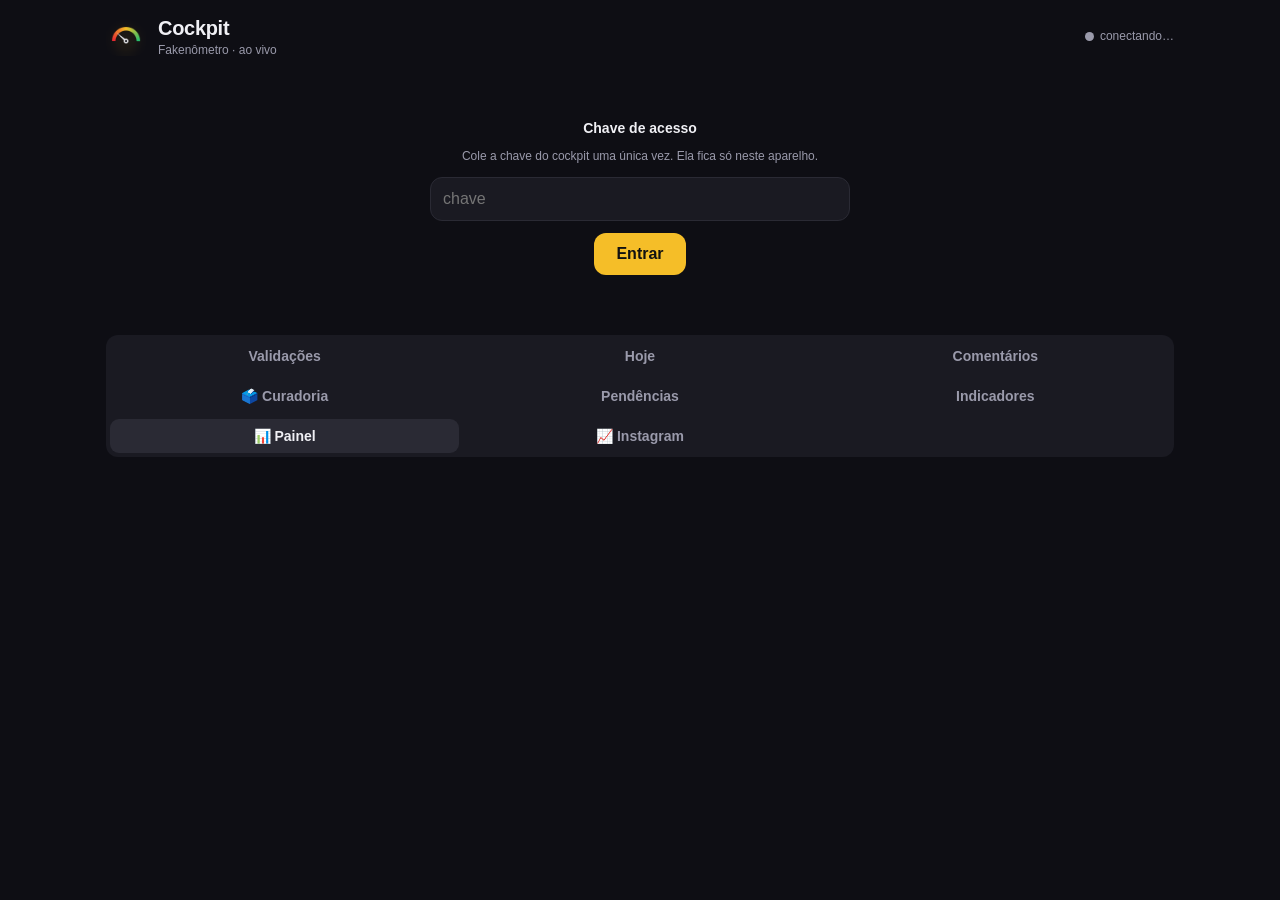
==== cockpit/index.html @ 1da7f61c "Cockpit: nova ordem dos botoes, Hoje, abas Pautas e Biblioteca em Curadoria (Roberta, 23/11)" ====
<!doctype html>
<html lang="pt-BR">
<head>
<meta charset="utf-8">
<meta name="viewport" content="width=device-width,initial-scale=1,viewport-fit=cover">
<title>Cockpit</title>
<meta name="robots" content="noindex">
<meta name="theme-color" content="#0e0e14">
<meta name="apple-mobile-web-app-capable" content="yes">
<meta name="mobile-web-app-capable" content="yes">
<meta name="apple-mobile-web-app-status-bar-style" content="black-translucent">
<meta name="apple-mobile-web-app-title" content="Cockpit">
<link rel="manifest" href="manifest.webmanifest">
<link rel="apple-touch-icon" href="apple-touch-icon.png">
<link rel="icon" type="image/png" href="favicon-32.png">
<style>
:root{--fundo:#0e0e14;--cartao:#1a1a22;--linha:#2a2a34;--texto:#f0f0f5;--apagado:#9a9aab;
--verde:#28be6e;--amarelo:#f5be28;--vermelho:#e62832;--azul:#3d9bff}
*{box-sizing:border-box}
html,body{margin:0;background:var(--fundo);color:var(--texto);
font:15px/1.4 -apple-system,BlinkMacSystemFont,"Segoe UI",Roboto,sans-serif;-webkit-font-smoothing:antialiased}
main{max-width:1100px;margin:0 auto;padding:calc(14px + env(safe-area-inset-top)) 16px calc(24px + env(safe-area-inset-bottom))}
header{display:flex;align-items:center;gap:12px;margin-bottom:14px}
header img{width:40px;height:40px;border-radius:10px}
header h1{font-size:20px;margin:0;font-weight:800;letter-spacing:-.3px}
header small{display:block;color:var(--apagado);font-size:12px;font-weight:500}
.vivo{margin-left:auto;display:flex;align-items:center;gap:6px;font-size:12px;color:var(--apagado);white-space:nowrap}
.ponto{width:9px;height:9px;border-radius:50%;background:var(--apagado)}
.ponto.ok{background:var(--verde);box-shadow:0 0 0 0 rgba(40,190,110,.6);animation:pulso 2s infinite}
.ponto.erro{background:var(--vermelho)}
@keyframes pulso{70%{box-shadow:0 0 0 8px rgba(40,190,110,0)}100%{box-shadow:0 0 0 0 rgba(40,190,110,0)}}
.grade{display:grid;gap:10px;grid-template-columns:repeat(4,1fr)}
@media (max-width:760px){.grade{grid-template-columns:repeat(2,1fr)}}
.cartao{background:var(--cartao);border-radius:16px;padding:14px 16px;min-width:0;overflow-wrap:anywhere}
.rotulo{color:var(--apagado);font-size:12px;text-transform:uppercase;letter-spacing:.4px}
.numero{font-size:clamp(22px,7.5vw,32px);white-space:nowrap;font-weight:800;letter-spacing:-.5px;margin-top:2px;font-variant-numeric:tabular-nums}
.sub{color:var(--apagado);font-size:12px;margin-top:2px}
.duas{display:grid;gap:10px;grid-template-columns:1.4fr 1fr;margin-top:10px}
@media (max-width:760px){.duas{grid-template-columns:1fr}}
h2{font-size:14px;margin:0 0 10px;font-weight:700}
.barra{height:10px;border-radius:6px;background:var(--linha);overflow:hidden;margin-top:8px}
.barra i{display:block;height:100%;background:var(--verde);border-radius:6px;transition:width .5s}
ul.feed{list-style:none;margin:0;padding:0}
ul.feed li{display:grid;grid-template-columns:44px 1fr auto;gap:10px;align-items:start;padding:9px 0;border-top:1px solid var(--linha)}
ul.feed li:first-child{border-top:0}
.hora{color:var(--apagado);font-size:12px;font-variant-numeric:tabular-nums;padding-top:2px}
.titulo{font-size:14px;overflow-wrap:anywhere}
.meta{color:var(--apagado);font-size:12px;margin-top:2px}
.chip{display:inline-block;font-size:11px;font-weight:700;padding:2px 8px;border-radius:20px;white-space:nowrap}
.novo{animation:entra .8s ease}
@keyframes entra{from{background:rgba(245,190,40,.18)}to{background:transparent}}
ol.top{margin:0;padding-left:20px}ol.top li{margin:6px 0;font-size:14px;overflow-wrap:anywhere}
.dias{display:flex;align-items:flex-end;gap:4px;height:90px;margin-top:6px}
.dia{flex:1;display:flex;flex-direction:column-reverse;min-width:0}
.dia i{display:block;width:100%}
.legenda{display:flex;gap:12px;font-size:12px;color:var(--apagado);margin-top:8px}
.legenda b{display:inline-block;width:10px;height:10px;border-radius:3px;margin-right:4px;vertical-align:-1px}
.linha-dias{display:flex;gap:4px;font-size:10px;color:var(--apagado);margin-top:4px}
.linha-dias span{flex:1;text-align:center}
.vazio{color:var(--apagado);font-size:14px;padding:6px 0}
#chave{display:none;max-width:420px;margin:60px auto;text-align:center}
#chave input{width:100%;padding:12px;border-radius:12px;border:1px solid var(--linha);background:var(--cartao);color:var(--texto);font-size:16px;margin:12px 0}
#chave button{padding:12px 22px;border-radius:12px;border:0;background:var(--amarelo);color:#111;font-weight:800;font-size:16px}
a{color:var(--azul)}
nav.abas{display:grid;grid-template-columns:repeat(3,1fr);gap:6px;background:var(--cartao);border-radius:12px;padding:4px;margin-bottom:12px}
nav.abas button{flex:1;border:0;background:transparent;color:var(--apagado);font-weight:700;font-size:14px;padding:9px;border-radius:9px}
.cartao.pd{margin-bottom:10px}.pd h2{font-size:14px;letter-spacing:.3px;margin:0 0 8px}.pd-item{display:flex;gap:10px;align-items:flex-start;padding:9px 0;border-top:1px solid var(--linha)}
.pd-item button{flex:none;width:24px;height:24px;border-radius:7px;border:2px solid var(--apagado);background:transparent;color:var(--texto);padding:0;font-weight:800;line-height:1}
.pd-com{margin-top:6px;padding:6px 10px;border-radius:8px;background:var(--linha);font-size:14px}.pd-com small{color:var(--apagado)}.pd-mais{display:flex;gap:14px;margin-top:6px}.pd-item .pd-mais button{width:auto;height:auto;border:0;border-radius:0;color:var(--apagado);font-size:13px;font-weight:600;text-decoration:underline}
.pd-feita{color:var(--apagado);text-decoration:line-through}.pd-add{display:flex;gap:8px;margin-top:10px}.pd-add input{flex:1;min-width:0;border:1px solid var(--linha);border-radius:10px;background:transparent;color:var(--texto);padding:10px;font-size:16px}
.pd-add button,.pd-novo{border:0;border-radius:10px;background:var(--amarelo);color:#111;font-weight:800;padding:10px 14px}.pd details{margin-top:8px;color:var(--apagado);font-size:13px}
@media (max-width:520px){nav.abas{gap:2px}nav.abas button{font-size:12px;padding:9px 2px;min-width:0}}
nav.abas button.ativa{background:var(--linha);color:var(--texto)}
.ind-grade{display:grid;grid-template-columns:repeat(auto-fit,minmax(150px,1fr));gap:10px;margin-bottom:12px}
.ind-num{font-size:26px;font-weight:800;font-variant-numeric:tabular-nums;margin-top:4px}
.ind-tab{overflow-x:auto;margin-bottom:12px}.ind-tab table{border-collapse:collapse;width:100%;font-size:13px;font-variant-numeric:tabular-nums}
.ind-tab th,.ind-tab td{padding:6px 8px;border-top:1px solid var(--linha);text-align:right;white-space:nowrap}.ind-tab th{color:var(--apagado);font-weight:600;font-size:11px;text-transform:uppercase;letter-spacing:.3px}
.ind-tab td:first-child,.ind-tab th:first-child{text-align:left}.ind-h{font-weight:800;margin:6px 0 8px}
.ind-alerta{color:var(--amarelo)}.ind-ruim{color:var(--vermelho)}
.filtros{display:flex;gap:6px;margin-bottom:10px;flex-wrap:wrap}
.filtros button{border:1px solid var(--linha);background:transparent;color:var(--apagado);border-radius:20px;padding:6px 12px;font-size:13px;font-weight:600}
.filtros button.ativa{background:var(--amarelo);border-color:var(--amarelo);color:#111}
.cand{background:var(--cartao);border-radius:16px;padding:12px 14px;margin-bottom:10px}
.cand .cab{display:flex;gap:10px;align-items:flex-start;cursor:pointer}
.cand .cab .titulo{flex:1}
.cand .corpo{margin-top:12px}
.fotos{display:flex;gap:8px;overflow-x:auto;padding-bottom:4px}
.fotos img{height:260px;border-radius:10px;background:var(--linha);flex:none}
.fotos .n{position:relative}
.fotos .n span{position:absolute;bottom:8px;left:8px;background:rgba(0,0,0,.7);color:#fff;font-size:11px;font-weight:800;border-radius:8px;padding:2px 7px}
.acoes{display:grid;grid-template-columns:1fr 1fr;gap:8px;margin-top:10px}
.acoes button,.acoes a{border:0;border-radius:12px;padding:12px 8px;font-size:14px;font-weight:800;text-align:center;text-decoration:none}
.b-salvar{background:var(--amarelo);color:#111}.b-copiar{background:var(--azul);color:#fff}
.b-insta{background:linear-gradient(45deg,#f58529,#dd2a7b,#8134af);color:#fff}
.b-feito{background:var(--verde);color:#08130c}.b-desc{background:var(--linha);color:var(--texto)}
pre.leg{white-space:pre-wrap;font:13px/1.45 -apple-system,sans-serif;background:var(--fundo);border-radius:10px;padding:10px;margin:10px 0 0;max-height:220px;overflow:auto}
.aviso{font-size:12px;color:var(--apagado);margin-top:8px}
.toast{position:fixed;left:50%;bottom:calc(24px + env(safe-area-inset-bottom));transform:translateX(-50%);background:#fff;color:#111;font-weight:700;padding:10px 16px;border-radius:24px;box-shadow:0 6px 24px rgba(0,0,0,.4);z-index:9;display:none}
</style>
</head>
<body>
<main>
<header>
  <img src="icone-192.png" alt="">
  <div><h1>Cockpit</h1><small>Fakenômetro · ao vivo</small></div>
  <div class="vivo"><span class="ponto" id="ponto"></span><span id="estado">conectando…</span></div>
</header>

<section id="chave">
  <h2>Chave de acesso</h2>
  <div class="sub">Cole a chave do cockpit uma única vez. Ela fica só neste aparelho.</div>
  <input id="campo" type="password" autocomplete="off" placeholder="chave">
  <button onclick="salvarChave()">Entrar</button>
</section>

<nav class="abas" id="abas" hidden><button onclick="aba('val')" id="t-val">Validações<span id="val-n"></span></button><button onclick="aba('resp')" id="t-resp">Hoje</button><button onclick="aba('com')" id="t-com">Comentários<span id="com-n"></span></button><button onclick="aba('cur')" id="t-cur">🗳️ Curadoria</button><button onclick="aba('pend')" id="t-pend">Pendências</button><button onclick="aba('ind')" id="t-ind">Indicadores</button><button class="ativa" onclick="aba('painel')" id="t-painel">📊 Painel</button><button onclick="aba('ig')" id="t-ig">📈 Instagram</button></nav>
<div id="com-view" hidden><div id="com"><div class="vazio">Carregando…</div></div></div>
<div id="resp-view" hidden><div class="cartao" style="margin-bottom:12px"><div style="font-weight:800">Hoje</div><div class="sub">O que chegou e o que o robô respondeu no dia, por canal, sem os avisos automáticos. Toque num texto longo para ver inteiro. Só para consulta: nada aqui pede ação sua.</div><div class="acoes" style="margin-top:10px"><input id="resp-dia" type="date" onchange="carregarResp()" style="font:inherit;padding:8px;border-radius:8px;border:1px solid var(--linha);background:transparent;color:inherit"></div></div><div id="resp"><div class="vazio">Carregando…</div></div></div>
<div id="ind-view" hidden><div class="filtros" style="display:flex;gap:6px;margin-bottom:12px"><button id="ind-b-op" class="b-feito" onclick="indQual('op')" style="flex:1">Operação · diário</button><button id="ind-b-inv" class="b-copiar" onclick="indQual('inv')" style="flex:1">Investidor · mensal</button></div><div id="ind"><div class="vazio">Carregando…</div></div></div>
<div id="val-view" hidden><div class="filtros" id="val-botoes"></div><div id="amostra"></div><div id="amao"><div class="vazio">Carregando…</div></div></div>

<div id="pend-view" hidden>
  <div id="pend-quadros"></div>
  <button class="pd-novo" onclick="novoQuadro()">+ Novo quadro</button>
</div>
<div id="ig-view" hidden>
  <div class="cartao" style="display:flex;align-items:center;gap:12px;flex-wrap:wrap">
    <div style="flex:1;min-width:180px"><div style="font-weight:800;font-size:17px" id="ig-conta">@fakenometro</div><div class="sub" id="ig-quando">carregando…</div></div>
    <button class="b-desc" style="border:0;border-radius:12px;padding:10px 14px;font-weight:800" onclick="carregarIG(true)">↻ Atualizar agora</button>
  </div>
  <div class="grade" style="margin-top:10px" id="ig-kpis"></div>
  <div class="duas">
    <div class="cartao"><h2>👀 Alcance por dia · 28 dias</h2><div class="dias" id="ig-dias"></div><div class="linha-dias" id="ig-dias-rot"></div></div>
    <div class="cartao"><h2>🔀 Cruzamentos</h2><div id="ig-cruz" class="sub"></div></div>
  </div>
  <div class="cartao" style="margin-top:10px"><h2>📰 Posts</h2><div id="ig-posts"></div></div>
  <div class="aviso" id="ig-nota"></div>
</div>
<div id="cur-view" hidden>
  <div id="licoes"></div>
  <div id="dia"></div>
  <div class="filtros"><button class="ativa" id="f-pend" onclick="filtro('pendente')">Para postar</button><button id="f-pub" onclick="filtro('publicado_manual')">Já publicados</button><button id="f-pau" onclick="filtro('pautas')">Pautas</button><button id="f-bib" onclick="filtro('biblioteca')">Biblioteca</button></div>
  <div id="biblioteca-view" hidden><div class="cartao"><div style="font-weight:800">Biblioteca</div><div class="sub">Conteúdos prontos que ainda não têm data para sair, em fila. Para escolher um quando faltar ideia. Só para ler: nada aqui publica. Antes de postar, confira a pauta e a data.</div></div><div id="biblioteca"><div class="vazio">Carregando…</div></div></div>
  <div id="pautas-view" hidden><div class="cartao"><div style="font-weight:800">Banco de pautas</div><div class="sub">Todas as ideias de conteúdo, em um só lugar. Só para ler: nada aqui publica nem muda nada.</div></div><div id="pautas" class="cartao" style="margin-top:10px"><div class="vazio">Carregando…</div></div></div>
  <div class="sub" style="margin:6px 2px 10px">Poste de cima para baixo: a ordem alterna um post que favorece a direita, um que favorece a esquerda e um neutro ou sem prova.</div>
  <div class="sub" style="margin-bottom:10px">Toque num item para abrir. Salve as imagens (já na ordem do carrossel), copie a legenda, poste no Instagram e marque como publicado: aparece para os dois.</div>
  <div id="cands"><div class="vazio">Carregando…</div></div>
</div>
<div class="toast" id="toast"></div>
<div id="painel" hidden>
  <div class="cartao" id="cupula" style="margin-bottom:10px;display:none"></div>
  <div class="grade">
    <div class="cartao"><div class="rotulo">Checagens hoje</div><div class="numero" id="k-hoje">–</div><div class="sub" id="k-hoje-sub"></div></div>
    <div class="cartao"><div class="rotulo">Do repositório hoje</div><div class="numero" id="k-repo">–</div><div class="sub" id="k-repo-sub"></div></div>
    <div class="cartao"><div class="rotulo">Gasto no mês</div><div class="numero" id="k-gasto">–</div><div class="sub" id="k-gasto-sub"></div><div class="barra"><i id="k-gasto-barra" style="width:0"></i></div></div>
    <div class="cartao"><div class="rotulo">Economia · 30 dias</div><div class="numero" id="k-econ" style="color:var(--verde)">–</div><div class="sub" id="k-econ-sub"></div></div>
  </div>

  <div class="duas">
    <div class="cartao"><h2>⚡ Ao vivo</h2><ul class="feed" id="feed"></ul></div>
    <div>
      <div class="cartao"><h2>📈 Por dia · 14 dias</h2><div class="dias" id="dias"></div><div class="linha-dias" id="dias-rot"></div>
        <div class="legenda"><span><b style="background:var(--amarelo)"></b>Novas (pagas)</span><span><b style="background:var(--verde)"></b>Repositório</span></div></div>
      <div class="cartao" style="margin-top:10px"><h2>🔁 Mais pedidas · 30 dias</h2><ol class="top" id="top"></ol></div>
      <div class="cartao" style="margin-top:10px"><h2>🗳️ Curadoria</h2><div id="cur" class="sub"></div></div>
      <div class="cartao" style="margin-top:10px"><h2>🖥️ Servidor</h2><div id="srv" class="sub"></div></div>
    </div>
  </div>
  <div class="cartao" style="margin-top:10px"><h2>🔎 Qualidade das checagens · 14 dias</h2>
    <div class="sub">Quanto mais fontes reconhecidas e oficiais, melhor; "sem prova" alto demais é sinal de exagero. A régua de fontes e o mapa por tema entraram em 20/10 à noite (dias marcados <b style="color:var(--verde)">●</b>).</div>
    <div style="overflow-x:auto"><table id="qual" style="width:100%;border-collapse:collapse;margin-top:8px;font-size:13px;white-space:nowrap"></table></div>
  </div>
</div>
</main>
<script>
// Os números vêm do servidor do robô; a chave fica só neste aparelho.
const API = "https://protozoan-enjoyer-poncho.ngrok-free.dev/cockpit/dados";
const CADA = 10000;
let chave = "", vistos = new Set(), primeira = true;

function ler(k){try{return localStorage.getItem(k)||""}catch(e){return ""}}
function gravar(k,v){try{localStorage.setItem(k,v)}catch(e){}}
function iniciar(){
  const m = location.hash.match(/k=([^&]+)/);
  // A chave fica no #: o # nunca vai para servidor nenhum, e o app da Tela de
  // Início do iPhone (memória separada do Safari) já abre com acesso.
  if (m){ chave = decodeURIComponent(m[1]); gravar("cockpit_chave", chave); }
  else chave = ler("cockpit_chave");
  if (!chave){ document.getElementById("chave").style.display="block"; return; }
  document.getElementById("painel").hidden = false;
  document.getElementById("abas").hidden = false;
  atualizar(); setInterval(atualizar, CADA);
  if (location.hash.includes("coment=")) aba("com");
  if (location.hash.includes("caso=")) aba("val");  // link do e-mail da fila (Roberta, 2/11)
  document.addEventListener("visibilitychange", () => { if (!document.hidden) atualizar(); });
}
function salvarChave(){
  const v = document.getElementById("campo").value.trim(); if(!v) return;
  gravar("cockpit_chave", v); location.reload();
}
const $ = id => document.getElementById(id);
const usd = v => "US$ " + (v||0).toFixed(2).replace(".", ",");
function corRotulo(r){
  r = (r||"").toLowerCase();
  if (r.includes("falso") || r.includes("campanha") || r.includes("fora de contexto")) return ["var(--vermelho)","#fff"];
  if (r.includes("verdade") || r.includes("verdadeiro")) return ["var(--verde)","#08130c"];
  if (r.includes("inconclusivo") || r.includes("parte") || r.includes("opini")) return ["var(--amarelo)","#111"];
  return ["var(--linha)","var(--texto)"];
}
function nomeRotulo(r){ return r === "Inconclusivo" ? "Sem prova" : (r || "—"); }
function esc(s){ return (s||"").replace(/[&<>"]/g, c => ({"&":"&amp;","<":"&lt;",">":"&gt;",'"':"&quot;"}[c])); }

async function atualizar(){
  try{
    const r = await fetch(API, {headers:{"X-Chave":chave,"ngrok-skip-browser-warning":"1"}, cache:"no-store"});
    if (r.status === 404){ estado(false, "chave recusada"); gravar("cockpit_chave",""); return; }
    if (!r.ok) throw new Error(r.status);
    desenhar(await r.json()); estado(true, "ao vivo · " + new Date().toLocaleTimeString("pt-BR",{hour:"2-digit",minute:"2-digit",second:"2-digit"}));
  }catch(e){ estado(false, "sem conexão com o robô"); }
}
function estado(ok, txt){ $("ponto").className = "ponto " + (ok ? "ok" : "erro"); $("estado").textContent = txt; }

function desenhar(d){
  const h = d.hoje, m = d.mes;
  const cu = d.cupula || {estado: "verde", motivos: []}, el = $("cupula");
  const info = {verde: ["🟢", "Verde", "tudo normal"], amarelo: ["🟡", "Amarelo", "veredito nos comentários só com certeza alta e 2 fontes"],
                laranja: ["🟠", "Laranja", "sob ataque: nada publica sozinho, só repositório nos comentários"],
                vermelho: ["🔴", "Vermelho", "comentários e publicação parados"]}[cu.estado] || ["⚪", cu.estado, ""];
  el.style.display = cu.estado === "verde" ? "none" : "block";
  el.innerHTML = `<b>${info[0]} Cúpula (FakeShield): ${info[1]}</b><div class="sub">${esc(info[2])}${(cu.motivos || []).length ? " · " + esc(cu.motivos.join(" · ")) : ""}</div>`;
  $("k-hoje").textContent = h.pedidos;
  $("k-hoje-sub").textContent = `${h.novas} novas · ${h.repositorio} do repositório`;
  $("k-repo").textContent = h.pedidos ? h.taxa + "%" : "–";
  $("k-repo-sub").textContent = `${m.taxa}% nos últimos 30 dias`;
  $("k-gasto").textContent = usd(d.gasto_mes);
  $("k-gasto-sub").textContent = `teto ${usd(d.teto_mes)} · hoje ${usd(h.gasto_usd)}`;
  const p = Math.min(100, 100 * d.gasto_mes / (d.teto_mes || 1));
  $("k-gasto-barra").style.width = p + "%";
  $("k-gasto-barra").style.background = p > 85 ? "var(--vermelho)" : p > 60 ? "var(--amarelo)" : "var(--verde)";
  $("k-econ").textContent = usd(m.economia_usd);
  $("k-econ-sub").textContent = `${m.no_repositorio} checagens guardadas · validade ${d.repositorio_dias} dias`;

  const feed = $("feed");
  if (!d.eventos.length) feed.innerHTML = '<li class="vazio" style="display:block">Nenhuma checagem ainda. Assim que alguém mandar uma notícia, ela aparece aqui.</li>';
  else feed.innerHTML = d.eventos.map(e => {
    const id = e.em + e.id + e.tipo, novo = !primeira && !vistos.has(id); vistos.add(id);
    const [bg, fg] = corRotulo(e.rotulo);
    const tipo = e.tipo === "nova" ? "🆕 checagem nova" + (e.custo != null ? " · " + usd(e.custo) : "") : "🗄️ repositório" + (e.como ? " (" + e.como + ")" : "");
    // Sem canal = checagem rodada pelo Theo no Mac (testes de regra), não do público.
    const canal = " · " + (e.canal === "whatsapp" ? "WhatsApp" : e.canal === "instagram" ? "Instagram" : e.canal === "comentario" ? "comentário (menção)" : "teste (Mac)");
    return `<li class="${novo ? "novo" : ""}"><span class="hora">${e.em.slice(11,16)}</span>
      <div><div class="titulo">${esc(e.titulo) || "(sem título)"}</div><div class="meta">${tipo}${canal}</div></div>
      <span class="chip" style="background:${bg};color:${fg}">${esc(nomeRotulo(e.rotulo))}</span></li>`;
  }).join("");
  primeira = false;

  const iso = t => `${t.getFullYear()}-${String(t.getMonth()+1).padStart(2,"0")}-${String(t.getDate()).padStart(2,"0")}`;
  const dias = []; for (let i = 13; i >= 0; i--) dias.push(iso(new Date(Date.now() - i*864e5)));  // dia local, como no servidor
  const max = Math.max(1, ...dias.map(x => (m.por_dia_n[x] || [0,0]).reduce((a,b)=>a+b,0)));
  $("dias").innerHTML = dias.map(x => { const [n, r] = m.por_dia_n[x] || [0,0];
    return `<div class="dia" title="${x}: ${n} novas, ${r} do repositório"><i style="height:${70*n/max}px;background:var(--amarelo);border-radius:0 0 3px 3px"></i><i style="height:${70*r/max}px;background:var(--verde);border-radius:3px 3px 0 0"></i></div>`; }).join("");
  $("dias-rot").innerHTML = dias.map((x,i) => `<span>${i % 2 ? "" : x.slice(8,10)}</span>`).join("");

  $("top").innerHTML = m.mais_pedidas.length ? m.mais_pedidas.map(([t, r, n]) => `<li>${esc(t) || "(sem título)"} <span class="sub">· ${esc(nomeRotulo(r))}</span> <b>${n}×</b></li>`).join("")
    : '<li class="vazio" style="list-style:none;margin-left:-20px">Nenhuma peça pedida mais de uma vez ainda.</li>';

  const q = d.qualidade || [], pc = v => v == null ? "–" : v + "%";
  $("qual").innerHTML = q.length ? `<tr style="text-align:left;color:var(--apagado)"><th>dia</th><th>checagens</th><th>fontes reconhecidas</th><th>oficiais</th><th>sem prova</th><th>tempo médio</th><th>custo médio</th></tr>` +
    q.map(x => `<tr style="border-top:1px solid var(--linha)"><td style="color:var(--texto)">${x.regua_nova ? '<b style="color:var(--verde)">●</b> ' : ""}${x.dia.slice(8,10)}/${x.dia.slice(5,7)}</td><td>${x.checagens}</td><td>${pc(x.fontes_reconhecidas_pct)}</td><td>${pc(x.fontes_oficiais_pct)}</td><td>${pc(x.sem_prova_pct)}</td><td>${x.tempo_medio_s == null ? "–" : x.tempo_medio_s + " s"}</td><td>${x.custo_medio_usd == null ? "–" : usd(x.custo_medio_usd)}</td></tr>`).join("")
    : '<tr><td class="sub">Ainda sem checagens nos últimos 14 dias.</td></tr>';

  const c = d.curadoria;
  $("cur").innerHTML = `<b style="color:var(--texto);font-size:22px">${c.pendente || 0}</b> candidatos a post · ${c.publicado_manual || 0} publicados à mão · ${c.descartado || 0} descartados<br>Publicação: <b style="color:var(--texto)">${d.publicacao === "manual" ? "só manual" : d.publicacao}</b>`;
  const desde = new Date(d.no_ar_desde);
  $("srv").innerHTML = `No ar desde ${desde.toLocaleDateString("pt-BR")} ${desde.toLocaleTimeString("pt-BR",{hour:"2-digit",minute:"2-digit"})} · atualiza a cada 10 s`;
}
// ---------- Curadoria: o que é preciso para postar à mão ----------
const BASE = API.replace("/cockpit/dados", "");
const H = () => ({"X-Chave": chave, "ngrok-skip-browser-warning": "1"});
let candidatos = [], filtroAtual = "pendente", abertos = {}, imgs = {};
function toast(t){ const e = $("toast"); e.textContent = t; e.style.display = "block"; clearTimeout(e._t); e._t = setTimeout(() => e.style.display = "none", 2200); }
function aba(qual){
  $("resp-view").hidden = qual !== "resp"; $("t-resp").classList.toggle("ativa", qual === "resp");
  if (qual === "resp") carregarResp();
  $("com-view").hidden = qual !== "com"; $("t-com").classList.toggle("ativa", qual === "com");
  if (qual === "com") carregarCom();
  $("ind-view").hidden = qual !== "ind"; $("t-ind").classList.toggle("ativa", qual === "ind");
  if (qual === "ind") carregarInd();
  $("painel").hidden = qual !== "painel"; $("cur-view").hidden = qual !== "cur"; $("ig-view").hidden = qual !== "ig"; $("pend-view").hidden = qual !== "pend"; $("val-view").hidden = qual !== "val";
  $("t-painel").classList.toggle("ativa", qual === "painel"); $("t-cur").classList.toggle("ativa", qual === "cur"); $("t-ig").classList.toggle("ativa", qual === "ig"); $("t-pend").classList.toggle("ativa", qual === "pend"); $("t-val").classList.toggle("ativa", qual === "val");
  if (qual === "cur") carregarCur();
  if (qual === "ig") carregarIG(false);
  if (qual === "pend") carregarPend();
  if (qual === "val") { carregarAmostra(); carregarAmao(); }
}
// ---------- Indicadores: dois painéis (Roberta, 15/11). Dados de saida/indicadores.json, gerado de hora em hora no servidor, sem IA. ----------
let indDados = null, indVista = "op";
async function carregarInd(){
  try{ const r = await fetch(`${BASE}/cockpit/indicadores`, {headers: H(), cache: "no-store"}); if (!r.ok) throw new Error(r.status); indDados = await r.json(); desenharInd(); }
  catch(e){ $("ind").innerHTML = '<div class="vazio">Não consegui abrir os indicadores.</div>'; }
}
function indQual(q){ indVista = q; $("ind-b-op").className = q === "op" ? "b-feito" : "b-copiar"; $("ind-b-inv").className = q === "inv" ? "b-feito" : "b-copiar"; desenharInd(); }
const nf = (v, c = 0) => v === null || v === undefined ? "–" : Number(v).toLocaleString("pt-BR", {minimumFractionDigits: c, maximumFractionDigits: c});
const pc = v => v === null || v === undefined ? "–" : nf(v) + "%";
const dm = d => d.slice(8, 10) + "/" + d.slice(5, 7);
const somaV = o => Object.values(o || {}).reduce((a, b) => a + b, 0);
const caixa = (rot, num, sub, cls = "") => `<div class="cartao"><div class="rotulo">${rot}</div><div class="ind-num ${cls}">${num}</div>${sub ? `<div class="sub">${sub}</div>` : ""}</div>`;
const barra = (v, t) => `<div class="barra"><i style="width:${Math.min(100, t ? 100 * v / t : 0)}%;background:${t && v / t >= .8 ? "var(--vermelho)" : t && v / t >= .6 ? "var(--amarelo)" : "var(--verde)"}"></i></div>`;
const tabela = (cab, linhas) => `<div class="cartao ind-tab"><table><tr>${cab.map(c => `<th>${c}</th>`).join("")}</tr>${linhas.map(l => `<tr>${l.map(c => `<td>${c}</td>`).join("")}</tr>`).join("")}</table></div>`;
function desenharInd(){
  const d = indDados; if (!d) return;
  const quando = new Date(d.atualizado_em).toLocaleString("pt-BR", {day: "2-digit", month: "2-digit", hour: "2-digit", minute: "2-digit"});
  const rod = `<div class="sub" style="margin:4px 0 16px">Atualizado em ${quando}, de hora em hora. Só consultas do público: os testes do Helio e da Roberta ficam fora.</div>`;
  $("ind").innerHTML = (indVista === "op" ? indOperacao(d.operacao) : indInvestidor(d.investidor)) + rod;
}
function indOperacao(o){
  const D = o.dias, h = D[D.length - 1], s7 = D.slice(-7), t = o.tetos, f = o.fila_validacoes || {};
  const novas7 = s7.reduce((a, x) => a + x.novas_total, 0);
  const am7 = s7.reduce((a, x) => [a[0] + x.amostra.aprovados, a[1] + x.amostra.votados], [0, 0]);
  const falhasH = somaV(h.falhas);
  const canais = Object.entries(h.novas).map(([c, n]) => `${c} ${n}`).join(" · ");
  let html = `<div class="ind-h">Hoje, ${dm(h.dia)}</div><div class="ind-grade">
    ${caixa("Consultas novas", nf(h.novas_total), canais || "nenhuma ainda")}
    ${caixa("Pessoas", nf(h.pessoas), `${nf(h.voltaram)} já tinham vindo antes`)}
    ${caixa("Tempo até a resposta", h.tempo_mediana_min === null ? "–" : nf(h.tempo_mediana_min, 1) + " min", `mediana · ${pc(h.tempo_acima_5min_pct)} passaram de 5 min`, h.tempo_acima_5min_pct > 15 ? "ind-alerta" : "")}
    ${caixa("Falhas", nf(falhasH), Object.entries(h.falhas).filter(([, n]) => n).map(([k, n]) => `${k} ${n}`).join(" · ") || "nenhuma", falhasH > 5 ? "ind-alerta" : "")}
    ${caixa("Amostra do dia", `${nf(h.amostra.aprovados)} de ${nf(h.amostra.votados)}`, `aprovadas · ${nf(h.amostra.sem_prova_errado)} “sem prova” errado · ${nf(h.amostra.sorteados)} sorteadas`)}
    ${caixa("Custo do dia", "US$ " + nf(h.custo_usd, 2), `US$ ${nf(h.custo_por_nova_usd, 3)} por consulta · “sem prova” ${pc(h.sem_prova_pct)}`)}
  </div>
  <div class="ind-h">Fila e tetos</div><div class="ind-grade">
    ${caixa("Validações abertas", nf(f.total), Object.entries(f.por_tipo || {}).map(([k, n]) => `${k} ${n}`).join(" · ") || (f.erro ? "não consegui ler a fila" : ""), f.total > 30 ? "ind-alerta" : "")}
    <div class="cartao"><div class="rotulo">IA no mês</div><div class="ind-num">US$ ${nf(t.ia_mes_usd)}</div><div class="sub">de US$ ${nf(t.ia_teto_usd)} do teto</div>${barra(t.ia_mes_usd, t.ia_teto_usd)}</div>
    <div class="cartao"><div class="rotulo">WhatsApp no mês</div><div class="ind-num">${nf(t.whatsapp_enviadas)}</div><div class="sub">de ${nf(t.whatsapp_referencia)} mensagens (o robô para em 2.900)</div>${barra(t.whatsapp_enviadas, t.whatsapp_referencia)}</div>
    ${caixa("Seguidores", nf(t.seguidores), "@fakenometro")}
  </div>
  <div class="ind-h">Últimos 7 dias</div><div class="ind-grade">
    ${caixa("Consultas novas", nf(novas7), `média de ${nf(novas7 / 7)} por dia`)}
    ${caixa("Amostra aprovada", am7[1] ? pc(100 * am7[0] / am7[1]) : "–", `${am7[0]} de ${am7[1]} votadas`)}
    ${caixa("Correções e complementos", nf(s7.reduce((a, x) => a + x.correcoes + x.complementos, 0)), `${nf(s7.reduce((a, x) => a + x.contestacoes, 0))} contestações · ${nf(s7.reduce((a, x) => a + x.seguradas, 0))} seguradas`)}
  </div>
  <div class="ind-h">Dia a dia (14 dias)</div>`;
  html += tabela(["Dia", "Novas", "Pessoas", "Voltaram", "Repositório", "Tempo", "> 5 min", "Falhas", "Amostra", "Sem prova", "Custo US$", "Contest.", "Correções"],
    D.slice().reverse().map(x => [dm(x.dia), nf(x.novas_total), nf(x.pessoas), nf(x.voltaram), pc(x.repositorio_pct), x.tempo_mediana_min === null ? "–" : nf(x.tempo_mediana_min, 1), pc(x.tempo_acima_5min_pct), nf(somaV(x.falhas)),
      x.amostra.votados ? `${x.amostra.aprovados}/${x.amostra.votados}` : "–", pc(x.sem_prova_pct), nf(x.custo_usd, 2), nf(x.contestacoes), nf(x.correcoes + x.complementos)]));
  return html;
}
function indInvestidor(v){
  const M = v.meses, m = M[M.length - 1], S = v.semanas.filter(x => !x.parcial), ult = S[S.length - 1] || {};
  const c7 = v.coortes.filter(x => x["7d_completo"]), cU = c7[c7.length - 1];
  let html = `<div class="sub" style="margin-bottom:10px">Uso interno. A taxa de acerto não se divulga em público; mostrar ao investidor em conversa fechada é decisão da Roberta e do Helio.</div>
  <div class="ind-grade">
    ${caixa("Consultas na última semana", nf(ult.consultas_novas), ult.crescimento_pct === null || ult.crescimento_pct === undefined ? "" : `${ult.crescimento_pct >= 0 ? "+" : ""}${nf(ult.crescimento_pct)}% sobre a semana anterior`)}
    ${caixa("Usuários ativos no mês", nf(m.usuarios_ativos), `${m.mes.slice(5, 7)}/${m.mes.slice(0, 4)}${m.parcial ? ", mês em curso" : ""}`)}
    ${caixa("Voltaram em 7 dias", cU ? pc(cU.voltou_7d_pct) : "–", cU ? `de ${nf(cU.pessoas)} que chegaram na semana de ${dm(cU.semana)}` : "")}
    ${caixa("Custo por usuário ativo", m.custo_por_ativo_rs === null ? "–" : "R$ " + nf(m.custo_por_ativo_rs, 2), "no mês, contra a assinatura de R$ 9,90", m.custo_por_ativo_rs > 9.9 ? "ind-ruim" : "")}
    ${caixa("Seguidores", nf(v.seguidores), "@fakenometro")}
    ${caixa("Pela Meta", pc(v.concentracao.pela_meta_pct), "das consultas de 30 dias (direct, comentários e WhatsApp)", v.concentracao.pela_meta_pct > 80 ? "ind-alerta" : "")}
  </div>`;
  const O = (v.origem || {}).semanas || [];
  html += `<div class="ind-h">Por onde chegaram as pessoas novas</div>` + (O.length ? tabela(["Semana de", "Pessoas novas", "Portas de entrada"],
    O.slice().reverse().map(x => [dm(x.semana) + (x.parcial ? " (em curso)" : ""), nf(x.total), `<span style="white-space:normal">${Object.entries(x.por_origem).map(([k, n]) => `${esc(k)} ${nf(100 * n / x.total)}%`).join(" · ")}</span>`]))
    : `<div class="cartao" style="margin-bottom:12px"><div class="sub">Marcação ligada em 15/11. As primeiras pessoas novas aparecem aqui na próxima atualização.</div></div>`);
  html += `<div class="ind-h">Semana a semana</div>`;
  html += tabela(["Semana de", "Consultas novas", "Crescimento", "Pessoas", "Pessoas novas"],
    v.semanas.slice().reverse().map(x => [dm(x.semana) + (x.parcial ? " (em curso)" : ""), nf(x.consultas_novas), x.crescimento_pct === null ? "–" : (x.crescimento_pct >= 0 ? "+" : "") + nf(x.crescimento_pct) + "%", nf(x.pessoas), nf(x.pessoas_novas)]));
  html += `<div class="ind-h">Retorno por coorte</div>` + tabela(["Chegou na semana de", "Pessoas", "Voltou em 7 dias", "Voltou em 30 dias"],
    v.coortes.slice().reverse().map(x => [dm(x.semana), nf(x.pessoas), x["7d_completo"] ? pc(x.voltou_7d_pct) : pc(x.voltou_7d_pct) + " (parcial)", pc(x.voltou_30d_pct)]));
  html += `<div class="ind-h">Mês a mês</div>` + tabela(["Mês", "Consultas novas", "Repositório", "Ativos", "IA por consulta", "Custo total", "Por ativo", "Boatos desmentidos"],
    M.slice().reverse().map(x => [x.mes.slice(5, 7) + "/" + x.mes.slice(2, 4) + (x.parcial ? "*" : ""), nf(x.consultas_novas), nf(x.repositorio), nf(x.usuarios_ativos), "US$ " + nf(x.custo_ia_por_consulta_publico_usd, 3), "US$ " + nf(x.custo_total_usd), x.custo_por_ativo_rs === null ? "–" : "R$ " + nf(x.custo_por_ativo_rs, 2), nf(x.boatos_desmentidos)]));
  html += `<div class="sub" style="margin:-6px 0 12px">* mês em curso. Custo total = toda a IA do mês (inclui auditoria e testes) + WhatsApp + servidor e túnel (US$ 22). Boatos desmentidos = selos falso e engana.</div>`;
  html += `<div class="ind-h">Concentração de risco</div><div class="cartao" style="margin-bottom:12px">Consultas de 30 dias por canal: ${Object.entries(v.concentracao.consultas_30d_por_canal).map(([c, n]) => `${esc(c)} ${nf(n)}`).join(" · ")}<div class="sub">${esc(v.concentracao.ia)}</div><div class="sub">Contestações registradas até hoje: ${nf(v.contestacoes_total)}</div></div>`;
  html += `<div class="ind-h">Ainda não medido</div><div class="cartao" style="margin-bottom:12px">${v.faltam.map(x => `<div style="padding:6px 0;border-top:1px solid var(--linha)"><b>${esc(x.item)}</b><div class="sub">${esc(x.porque)}</div></div>`).join("")}</div>`;
  return html;
}
// ---------- Pendências: um quadro por frente de trabalho ----------
let pendQuadros = [];
async function pedirPend(caminho, corpo){
  const r = await fetch(`${BASE}/cockpit/pendencias${caminho}`, corpo ? {method: "POST", headers: H(), body: corpo} : {headers: H(), cache: "no-store"});
  if (!r.ok) throw new Error(r.status);
  pendQuadros = (await r.json()).quadros; desenharPend();
}
async function carregarPend(){ try{ await pedirPend(""); }catch(e){ toast("Não consegui abrir as pendências"); } }
function desenharPend(){
  const linha = (i, feita) => `<div class="pd-item"><button aria-label="${feita ? "Desfazer" : "Concluir"}" onclick="marcarPend(${i.id},'${feita ? "desfazer" : "feita"}')">${feita ? "✓" : ""}</button><div style="flex:1;min-width:0"><div class="${feita ? "pd-feita" : ""}">${esc(i.texto)}</div>${(i.comentarios || []).map(c => `<div class="pd-com">${esc(c.texto)}<small> · ${esc(c.quem)}, ${fmtPend(c.quando)}</small></div>`).join("")}<div class="pd-mais"><button onclick="editarPend(${i.id})">Editar</button><button onclick="comentarPend(${i.id})">Comentar</button></div></div></div>`;
  $("pend-quadros").innerHTML = pendQuadros.map((q, n) => {
    const abertas = q.itens.filter(i => !i.feita), feitas = q.itens.filter(i => i.feita);
    return `<div class="cartao pd"><h2>${esc(q.nome)} · ${abertas.length}</h2>${abertas.map(i => linha(i, false)).join("")}${abertas.length ? "" : '<div class="sub">Nada pendente.</div>'}
      ${feitas.length ? `<details><summary>${feitas.length} concluída${feitas.length > 1 ? "s" : ""}</summary>${feitas.map(i => linha(i, true)).join("")}</details>` : ""}
      <div class="pd-add"><input id="pd-txt-${n}" placeholder="Nova pendência" onkeydown="if(event.key==='Enter')addPend(${n})"><button onclick="addPend(${n})">Anotar</button></div></div>`;
  }).join("");
}
async function addPend(n){
  const c = $(`pd-txt-${n}`), texto = c.value.trim(); if (!texto) return;
  try{ await pedirPend("", new URLSearchParams({quadro: pendQuadros[n].nome, texto})); }catch(e){ toast("Não consegui anotar"); }
}
async function marcarPend(id, acao){ try{ await pedirPend(`/${id}/${acao}`, new URLSearchParams()); }catch(e){ toast("Não consegui marcar"); } }
const fmtPend = q => (q || "").slice(8, 10) + "/" + (q || "").slice(5, 7) + " " + (q || "").slice(11, 16);
const achaPend = id => pendQuadros.flatMap(q => q.itens).find(i => i.id === id);
async function editarPend(id){
  const texto = (prompt("Editar pendência", achaPend(id).texto) || "").trim(); if (!texto) return;
  try{ await pedirPend(`/${id}/editar`, new URLSearchParams({texto})); }catch(e){ toast("Não consegui editar"); }
}
async function comentarPend(id){
  const texto = (prompt("Comentário") || "").trim(); if (!texto) return;
  try{ await pedirPend(`/${id}/comentar`, new URLSearchParams({texto})); }catch(e){ toast("Não consegui comentar"); }
}
async function novoQuadro(){
  const nome = (prompt("Nome do quadro novo") || "").trim(); if (!nome) return;
  try{ await pedirPend("", new URLSearchParams({quadro: nome})); }catch(e){ toast("Não consegui criar"); }
}
function filtro(f){ filtroAtual = f; $("f-pend").classList.toggle("ativa", f === "pendente"); $("f-pub").classList.toggle("ativa", f === "publicado_manual"); $("f-pau").classList.toggle("ativa", f === "pautas"); $("f-bib").classList.toggle("ativa", f === "biblioteca"); $("biblioteca-view").hidden = f !== "biblioteca";
  $("pautas-view").hidden = f !== "pautas"; { const x = f === "pautas" || f === "biblioteca", c = $("cands"); c.hidden = x; if (c.previousElementSibling) c.previousElementSibling.hidden = x; if (c.previousElementSibling && c.previousElementSibling.previousElementSibling) c.previousElementSibling.previousElementSibling.hidden = x; }
  if (f === "pautas") carregarPautas(); else if (f === "biblioteca") carregarBiblioteca(); else desenharCur(); }
async function carregarBiblioteca(){
  try{ const r = await fetch(BASE + "/cockpit/biblioteca", {headers: H(), cache: "no-store"}); if (!r.ok) throw new Error(r.status);
       const d = await r.json(), L = d.itens || [];
       $("biblioteca").innerHTML = `<div class="sub" style="margin:8px 2px">${L.length} peças na fila · lista de ${esc(d.atualizado || "")}</div>` + (d.aviso ? `<div class="sub" style="margin:0 2px 10px">${esc(d.aviso)}</div>` : "") +
         L.map((c, i) => `<div class="cartao" style="margin-bottom:8px"><div style="font-weight:800">${i + 1}. ${esc(c.titulo)}</div><div class="sub">${esc(c.formato)}</div><div style="margin-top:6px;line-height:1.4">${esc(c.estado)}</div>${c.nota ? `<div class="sub" style="margin-top:4px">${esc(c.nota)}</div>` : ""}</div>`).join(""); }
  catch(e){ $("biblioteca").innerHTML = '<div class="vazio">Não consegui abrir a biblioteca.</div>'; }
}
async function carregarPautas(){
  try{ const r = await fetch(BASE + "/cockpit/pautas", {headers: H(), cache: "no-store"}); if (!r.ok) throw new Error(r.status);
       const d = await r.json(); $("pautas").innerHTML = `<div class="sub" style="margin-bottom:8px">Atualizado em ${esc(d.atualizado || "")}</div><div style="white-space:pre-wrap;line-height:1.45;font-size:14px">${esc(d.texto)}</div>`; }
  catch(e){ $("pautas").innerHTML = '<div class="vazio">Não consegui abrir o banco de pautas.</div>'; }
}
// ---------- Do dia: a grade de 6 posts (às 7h) ----------
let pacote = {}, diaBlobs = {}, desloc = 0;
function dataDia(k){ return new Date(Date.now() + k * 864e5).toLocaleDateString("en-CA", {timeZone: "America/Sao_Paulo"}); }
function rotuloDia(k){ if (!k) return "Hoje"; const d = new Date(Date.now() + k * 864e5); return d.toLocaleDateString("pt-BR", {weekday: "short", timeZone: "America/Sao_Paulo"}).replace(".", "") + " " + d.toLocaleDateString("pt-BR", {day: "2-digit", timeZone: "America/Sao_Paulo"}); }
function trocarDia(k){ desloc = k; pacote = {}; diaBlobs = {}; desenharDia(); carregarDia(); }
// Sete dias, um botão pequeno por dia (Roberta, 9/11: "7 botoes... pequenininho mesmo").
function abasDia(){ return `<div style="display:flex;gap:4px;margin-bottom:12px">` + [0,1,2,3,4,5,6].map(k => `<button class="${k === desloc ? "b-feito" : "b-copiar"}" onclick="trocarDia(${k})" style="flex:1;min-width:0;padding:6px 2px;font-size:11px;line-height:1.1">${rotuloDia(k)}</button>`).join("") + `</div>`; }
async function blobDia(nome){
  if (!diaBlobs[nome]){ const r = await fetch(`${BASE}/cockpit/dia/arquivo/${pacote.dia}/${nome}`, {headers: H()}); if (!r.ok) throw new Error(r.status); diaBlobs[nome] = await r.blob(); }
  return diaBlobs[nome];
}
async function salvarDia(nome, tipo){
  try{
    const b = await blobDia(nome);
    const f = new File([b], "fakenometro-" + nome.replace("/", "-"), {type: tipo});
    if (navigator.canShare && navigator.canShare({files: [f]})) await navigator.share({files: [f]});
    else if (tipo.startsWith("image")) ampliar(URL.createObjectURL(b));
    else { const a = document.createElement("a"); a.href = URL.createObjectURL(b); a.download = f.name; a.click(); }
  }catch(e){ if (e.name !== "AbortError") toast("Não consegui salvar"); }
}
function postDia(slot){ return (pacote.posts || []).find(p => p.slot === slot); }
function copiarDia(slot){ if (copiarTexto(postDia(slot).legenda)) toast("Legenda copiada ✓"); else toast("Não consegui copiar: segure o texto"); }
async function marcarDia(qual, acao){
  try{ const r = await fetch(`${BASE}/cockpit/dia/${pacote.dia}/${qual}/${acao}`, {method: "POST", headers: H()});
       pacote = await r.json(); desenharDia(); carregarCur(); toast(acao === "publicado" ? "Marcado como publicado ✓" : "Desfeito"); }
  catch(e){ toast("Não consegui marcar"); }
}
function blocoMusica(m){ return m ? `<div class="sub" style="margin:8px 0">🎵 Música: <b style="color:var(--texto)">${esc(m.clima)}</b> — no Instagram, busque “${esc(m.buscar)}” (${esc(m.como)}). ${esc(m.dica)}</div>` : ""; }
// Grade da Roberta (2026-10-21): 08h e 09h carrossel curto · 12h e 14h carrossel longo · 18h e 20h Reels
function desenharDia(){
  const el = $("dia"), posts = pacote.posts || [];
  if (!posts.length){ el.innerHTML = abasDia() + (desloc ? `<div class="sub" style="margin-bottom:12px">Nada programado para ${rotuloDia(desloc)} ainda.</div>` : ""); return; }
  const feito = x => x.status === "publicado";
  const lado = l => ({direita: "favorece a direita", esquerda: "favorece a esquerda", neutro: "neutro / sem prova"})[l] || "";
  const icone = f => f === "reels" ? "🎬" : "🗂️";
  const bloco = p => {
    // Publicado vira uma linha só (Helio, 23/10: não rolar até achar o que falta postar)
    if (feito(p)) return `<div style="display:flex;align-items:center;gap:8px;margin-top:8px;padding:6px 0;border-top:1px solid var(--linha);font-size:14px;color:var(--cinza,#999)">
      <span style="flex:1;overflow:hidden;text-overflow:ellipsis;white-space:nowrap">✅ ${esc(p.nome)}</span>
      <button class="b-desc" onclick="marcarDia('${p.slot}','desfazer')" style="padding:4px 10px;font-size:13px;width:auto">↩︎</button></div>`;
    const reels = p.formato === "reels";
    return `<div style="font-weight:700;margin-top:18px">${p.hora ? `🕗 ${p.hora.replace(":00", "h")} · ` : ""}${icone(p.formato)} ${esc(p.nome)}${reels ? "" : ` (${p.arquivos.length} telas)`} ${feito(p) ? "✅" : ""}</div>
    <div class="meta">${esc(p.titulo)} · ${lado(p.lado)}</div>
    ${reels ? `<video id="dia-${p.slot}-0" controls playsinline style="width:100%;max-width:320px;border-radius:10px;margin-top:8px;background:#000"></video>` +
              (p.arquivos[1] ? `<div class="meta" style="margin-top:8px">Capa</div><img id="dia-${p.slot}-1" alt="Capa do Reels" style="width:100%;max-width:160px;border-radius:8px;margin-top:4px">` : "")
            : `<div class="fotos">${p.arquivos.map((a, i) => `<div class="n"><img id="dia-${p.slot}-${i}" alt=""><span>${i + 1}</span></div>`).join("")}</div>`}
    <div class="acoes">${feito(p) ? `<button class="b-desc" onclick="marcarDia('${p.slot}','desfazer')" style="grid-column:1/-1">↩︎ Desfazer · publicado por ${esc(p.publicado_por)}</button>` :
      (reels ? `<button class="b-salvar" onclick="salvarDia('${p.arquivos[0]}','video/mp4')">📲 Salvar Reels</button>` +
               (p.arquivos[1] ? `<button class="b-salvar" onclick="salvarDia('${p.arquivos[1]}','image/jpeg')">📲 Salvar capa</button>` : "")
             : p.arquivos.map((a, i) => `<button class="b-salvar" onclick="salvarDia('${a}','image/jpeg')">📲 Salvar ${i + 1}</button>`).join("")) +
      `<button class="b-copiar" onclick="copiarDia('${p.slot}')">📋 Copiar legenda</button>
       <a class="b-insta" href="instagram://app">📷 Abrir Instagram</a>
       <button class="b-feito" onclick="marcarDia('${p.slot}','publicado')">✅ Publiquei</button>`}</div>
    ${blocoMusica(p.musica)}`;
  };
  const prontos = posts.filter(feito).length;
  el.innerHTML = abasDia() + `<div class="cartao" style="margin-bottom:12px"><h2>📅 ${desloc ? rotuloDia(desloc) : "Do dia"} · ${pacote.dia.slice(8,10)}/${pacote.dia.slice(5,7)} · ${prontos}/${posts.length} publicados</h2>
    ${pacote.faltam ? `<div class="sub">⚠️ Faltaram ${pacote.faltam} post(s): não há checagens com print e fonte suficientes na fila.</div>` : ""}
    ${posts.map(bloco).join("")}</div>`;
  posts.forEach(p => p.arquivos.forEach((a, i) => blobDia(a).then(b => {
    const e = $(`dia-${p.slot}-${i}`); if (e) e.src = URL.createObjectURL(b); }).catch(() => {})));
}
async function carregarDia(){
  try{ const r = await fetch(desloc ? `${BASE}/cockpit/dia/arquivo/${dataDia(desloc)}/dia.json` : BASE + "/cockpit/dia", {headers: H(), cache: "no-store"}); const novo = r.ok ? await r.json() : {};
       if (novo.gerado_em !== pacote.gerado_em) diaBlobs = {};
       const mudou = JSON.stringify(novo) !== JSON.stringify(pacote); pacote = novo; if (mudou) desenharDia(); }
  catch(e){}
}
// ---------- Lições da auditoria: o Helio e a Roberta aprovam (mudam a regra do robô) ----------
let licoes = {itens: [], pode_aprovar: false};
function desenharLicoes(){
  const el = $("licoes");
  if (!licoes.itens.length){ el.innerHTML = ""; return; }
  el.innerHTML = `<div class="cartao" style="margin-bottom:12px"><h2>🧪 Lições da auditoria (${licoes.itens.length})</h2>
    <div class="sub">A auditoria diária revisou uma checagem e propõe uma regra nova para o robô. Aprovada, vale a partir da próxima checagem.</div>
    ${licoes.itens.map(l => `<div style="border-top:1px solid var(--linha);margin-top:10px;padding-top:10px">
      <div style="font-weight:700;font-size:17px">${esc(l.regra)}</div>
      <div class="sub" style="margin-top:6px">Caso: ${esc(l.caso)}</div>
      <details style="margin-top:6px"><summary class="sub">Por que a auditoria propôs</summary><div class="sub">${esc(l.explicacao)}</div></details>
      ${licoes.pode_aprovar ? `<div class="acoes">
        <button class="b-feito" onclick="decidirLicao('${esc(l.id)}','aprovar')">✅ Vira regra</button>
        <button class="b-copiar" onclick="decidirLicao('${esc(l.id)}','recusar')">✖️ Recusar</button>
      </div>` : `<div class="sub">Só o Helio e a Roberta aprovam lições.</div>`}</div>`).join("")}</div>`;
}
async function decidirLicao(id, acao){
  try{ const r = await fetch(`${BASE}/cockpit/licoes/${id}/${acao}`, {method: "POST", headers: H()}); licoes = await r.json(); desenharLicoes(); toast(acao === "aprovar" ? "Virou regra ✓" : "Recusada ✓"); }
  catch(e){ toast("Não consegui registrar"); }
}
async function carregarLicoes(){
  try{ const r = await fetch(BASE + "/cockpit/licoes", {headers: H(), cache: "no-store"}); const novo = await r.json();
       if (JSON.stringify(novo) !== JSON.stringify(licoes)){ licoes = novo; desenharLicoes(); } }
  catch(e){}
}
// ---------- Validações: casos que pedem decisão (Roberta, 1º/11) ----------
let amostra = null;
function desenharAmostra(){
  if (typeof desenharValBotoes === "function" && Array.isArray(amao)) desenharValBotoes();
  if (!amostra || !amostra.itens.length){ $("amostra").innerHTML = '<div class="vazio">A amostra de hoje ainda não saiu.</div>'; return; }
  const p = amostra.placar, feitas = amostra.itens.filter(m => m.voto).length;
  const cab = p.votadas ? `Últimos ${p.dias} dias: ${p.aprovadas} de ${p.votadas} aprovadas sem mexer.` : "Ainda sem votos.";
  const abertas = amostra.itens.filter(m => !m.voto);
  $("amostra").innerHTML = `<div class="cartao" style="margin-bottom:12px"><div style="font-weight:800">Amostra do dia: ${feitas} de ${amostra.itens.length}</div><div class="sub">${esc(cab)}</div></div>` + abertas.map(m => `<div class="cartao" style="margin-bottom:12px">
    <div style="font-weight:800">${esc(m.titulo)}</div>
    ${m.selo ? `<div class="sub">Selo: ${esc(m.selo)}</div>` : ""}
    ${blocoAmao("Pergunta central", m.pergunta)}
    ${blocoAmao("A resposta do robô", m.resposta)}
    ${m.link ? `<div class="sub" style="margin-top:8px"><a href="${esc(m.link)}" target="_blank" rel="noopener">Abrir o post</a></div>` : ""}
    <div class="acoes" style="margin-top:10px">${m.voto ? `<div class="sub" style="font-weight:700">Você marcou: ${m.voto === "aprovaria" ? "aprovaria" : "mudaria"}</div>` : `<button class="b-feito" onclick="votarAmostra('${esc(m.id)}','aprovaria')">Aprovaria</button><button class="b-desc" onclick="votarAmostra('${esc(m.id)}','mudaria','pergunta')">Mudaria: pergunta errada</button><button class="b-desc" onclick="votarAmostra('${esc(m.id)}','mudaria','fonte')">Mudaria: fonte não achada</button><button class="b-desc" onclick="votarAmostra('${esc(m.id)}','mudaria','julgamento')">Mudaria: julgou errado</button><button class="b-desc" onclick="votarAmostra('${esc(m.id)}','mudaria','texto')">Mudaria: texto ruim</button>`}</div>
  </div>`).join("");
}
async function carregarAmostra(){
  try{ const r = await fetch(BASE + "/cockpit/amostra", {headers: H(), cache: "no-store"}); amostra = await r.json(); desenharAmostra(); }catch(e){}
}
async function votarAmostra(id, voto, tipo){
  try{ const r = await fetch(`${BASE}/cockpit/amostra/${amostra.dia}/${encodeURIComponent(id)}/${voto}`, {method: "POST", headers: H(), body: new URLSearchParams({tipo: tipo || ""})});
       if (!r.ok) throw 0; amostra = await r.json(); desenharAmostra(); }
  catch(e){ toast("Não consegui marcar"); }
}
// ---------- Comentários: contagens e andamento de cada menção (2/11) ----------
const NOME_ETAPA = {recebida: "Recebida", checando: "Checando", na_fila: "Na fila", respondida: "Respondida", a_mao: "À mão, sem solução", encerrada: "Encerrada à mão", sem_resposta: "Sem resposta", no_direct: "Foi ao direct"};
let com = null, comFiltro = "todos";
function tempoCom(s){ return s == null ? "–" : s < 60 ? s + " s" : s < 3600 ? Math.round(s / 60) + " min" : (s / 3600).toFixed(1).replace(".", ",") + " h"; }
function linhaCom(rot, c){ return `<tr><td>${esc(rot)}</td><td>${c.recebidos}</td><td>${c.respondidos}</td><td>${c.a_mao}</td><td>${c.encerrados}</td><td>${c.sem_resposta}</td><td>${tempoCom(c.tempo_mediano)}</td></tr>`; }
function tabelaCom(linhas){ return `<div style="overflow-x:auto"><table style="width:100%;border-collapse:collapse;font-size:13px;text-align:right" class="tab-com"><tr><th style="text-align:left"></th><th>Entraram</th><th>Respond.</th><th>À mão</th><th>Encerr.</th><th>Sem resp.</th><th>Tempo</th></tr>${linhas}</table></div>`; }
function cartaoCom(c){
  const quando = c.em.slice(8, 10) + "/" + c.em.slice(5, 7) + ", " + c.em.slice(11, 16);
  const votar = c.resposta && com.pode_votar && !c.voto ? `<div class="acoes" style="margin-top:10px"><button class="b-feito" onclick="votarCom('${esc(c.chave)}','aprovaria')">Aprovaria</button><button class="b-desc" onclick="votarCom('${esc(c.chave)}','mudaria','pergunta')">Mudaria: pergunta errada</button><button class="b-desc" onclick="votarCom('${esc(c.chave)}','mudaria','fonte')">Mudaria: fonte não achada</button><button class="b-desc" onclick="votarCom('${esc(c.chave)}','mudaria','julgamento')">Mudaria: julgou errado</button><button class="b-desc" onclick="votarCom('${esc(c.chave)}','mudaria','texto')">Mudaria: texto ruim</button></div>` : "";
  return `<div class="cartao" id="com-${esc(c.chave)}" style="margin-bottom:12px">
    <div style="font-weight:800">${c.parado ? "Parado: " : ""}${esc(NOME_ETAPA[c.etapa] || c.etapa)}${c.veredito ? " · " + esc(c.veredito) : ""}</div>
    <div class="sub">${c.autor ? (c.origem === "marcação em Story" ? "Código " : "@") + esc(c.autor) : "Autor não registrado"}${c.equipe ? " (equipe)" : ""} · ${esc(quando)}${c.origem ? " · " + esc(c.origem) : ""}${c.segundos != null ? " · respondido em " + tempoCom(c.segundos) : ""}${c.parado ? " · há " + c.minutos + " min" : ""}</div>
    ${c.detalhe ? `<div class="sub" style="margin-top:6px">${esc(c.detalhe)}</div>` : ""}
    ${blocoAmao("O que a pessoa escreveu", c.texto)}
    ${blocoAmao(c.etapa === "respondida" ? "O que o robô respondeu" : "Resposta preparada", c.resposta)}
    ${blocoAmao("Resposta que o Instagram recusou", c.recusada)}
    ${c.etapa === "respondida" && !c.resposta ? '<div class="sub" style="margin-top:8px">Texto da resposta não guardado (anterior a este registro).</div>' : ""}
    ${c.post ? `<div class="sub" style="margin-top:8px"><a href="${esc(c.post)}" target="_blank" rel="noopener">Abrir o post</a></div>` : ""}
    ${c.voto ? `<div class="sub" style="margin-top:8px;font-weight:700">${esc(c.voto.por)} marcou: ${esc(c.voto.voto)}${c.voto.tipo ? " (" + esc(c.voto.tipo) + ")" : ""}</div>` : ""}
    ${votar}</div>`;
}
function desenharCom(){
  const d = com, p = d.placar, s = d.sete_dias;
  $("com-n").textContent = d.parados ? ` (${d.parados})` : "";
  const filtros = {todos: "Todos", parados: "Parados", a_mao: "À mão", respondida: "Respondidos", sem_resposta: "Sem resposta", publico: "Só público"};
  const lista = d.casos.filter(c => comFiltro === "todos" || (comFiltro === "parados" ? c.parado : comFiltro === "publico" ? (c.autor && !c.equipe) : c.etapa === comFiltro));
  $("com").innerHTML = `<div class="cartao" style="margin-bottom:12px"><div style="font-weight:800">Comentários</div><div class="sub">Só conta o que a Meta nos avisa. Marcação que ela não entrega não aparece aqui.</div>
      ${d.parados ? `<div style="font-weight:800;margin-top:10px">${d.parados} parado${d.parados > 1 ? "s" : ""} há mais de ${d.parado_min} min</div>` : ""}
      <div class="sub" style="margin-top:10px;font-weight:700">Últimos 7 dias: ${s.publico} do público, ${s.equipe} da equipe e ${s.sem_autor} sem autor registrado · ${s.andamento} em andamento · ${s.no_direct} por Story</div>
      <div class="sub">Validação: ${p.votadas ? `${p.aprovadas} de ${p.votadas} aprovadas sem mexer em ${p.dias} dias` : "ainda sem votos"}</div></div>
    <div class="cartao" style="margin-bottom:12px"><div style="font-weight:800;margin-bottom:8px">Por dia</div>${tabelaCom(linhaCom("Hoje", d.hoje) + d.por_dia.slice(1).filter(x => x.recebidos).map(x => linhaCom(x.dia.slice(8, 10) + "/" + x.dia.slice(5, 7), x)).join(""))}
      <div style="font-weight:800;margin:14px 0 8px">Por semana</div>${tabelaCom(d.por_semana.slice(0, 6).map(x => linhaCom(x.semana.slice(5), x)).join(""))}
      ${d.motivos.length ? `<div style="font-weight:800;margin:14px 0 4px">Por que ficaram sem resposta</div>${d.motivos.map(m => `<div class="sub">${m[1]} · ${esc(m[0])}</div>`).join("")}` : ""}</div>
    <div class="acoes" style="margin-bottom:12px;display:flex;flex-wrap:wrap;gap:6px">${Object.entries(filtros).map(([k, v]) => `<button class="${comFiltro === k ? "b-feito" : "b-desc"}" style="width:auto;flex:0 0 auto" onclick="comFiltro='${k}';desenharCom()">${v}</button>`).join("")}</div>
    ${lista.length ? lista.map(cartaoCom).join("") : '<div class="vazio">Nada neste filtro nos últimos 14 dias.</div>'}`;
  const caso = new URLSearchParams(location.hash.slice(1)).get("coment");
  if (caso && $("com-" + caso)) $("com-" + caso).scrollIntoView();
}
async function carregarCom(){
  try{ const r = await fetch(BASE + "/cockpit/comentarios", {headers: H(), cache: "no-store"}); if (!r.ok) throw 0; com = await r.json(); desenharCom(); }
  catch(e){ $("com").innerHTML = '<div class="vazio">Não consegui abrir os comentários.</div>'; }
}
async function votarCom(chave, voto, tipo){
  try{ const r = await fetch(BASE + "/cockpit/comentarios/votar", {method: "POST", headers: H(), body: new URLSearchParams({chave, voto, tipo: tipo || ""})});
       if (!r.ok) throw 0; com = await r.json(); desenharCom(); }
  catch(e){ toast("Não consegui marcar"); }
}
// ---------- Respostas: o que entrou e saiu em cada canal, só leitura (Roberta, 2/11) ----------
const NOME_CANAL = {whatsapp: "WhatsApp", direct: "Direct", comentario: "Comentário"};
let respDados = null, respCanal = "";
const RESP_AVISOS = /^(Recebi|Anotado|Quer saber mais|Want to know|Por nada|Para avisar o grupo|Got it)/;
async function carregarResp(){
  const dia = $("resp-dia").value;
  try{ const r = await fetch(`${BASE}/cockpit/respostas${dia ? "?dia=" + dia : ""}`, {headers: H(), cache: "no-store"}); respDados = await r.json();
    if (!dia) $("resp-dia").value = respDados.dia;
    desenharResp();
  }catch(e){ $("resp").innerHTML = '<div class="vazio">Não consegui abrir as respostas.</div>'; }
}
function textoResumo(t){
  t = String(t || "");
  if (t.length <= 600) return `<div style="white-space:pre-wrap">${esc(t)}</div>`;
  const curto = t.slice(0, 600).replace(/\s+\S*$/, "") + "…";
  return `<div style="white-space:pre-wrap;cursor:pointer" onclick="this.hidden=true;this.nextElementSibling.hidden=false">${esc(curto)} <span class="sub">(ver tudo)</span></div><div style="white-space:pre-wrap" hidden>${esc(t)}</div>`;
}
function filtrarResp(c){ respCanal = c; desenharResp(); }
function desenharResp(){
  const lista = respDados.conversas.filter(c => !respCanal || c.canal === respCanal);
  const n = c => respDados.conversas.filter(x => x.canal === c).length;
  const botoes = [["", "Todos", respDados.conversas.length], ["direct", "Direct", n("direct")], ["whatsapp", "WhatsApp", n("whatsapp")], ["comentario", "Comentários", n("comentario")]]
    .map(([c, t, q]) => `<button class="${respCanal === c ? "b-feito" : "b-copiar"}" onclick="filtrarResp('${c}')">${t} (${q})</button>`).join("");
  const topo = `<div class="cartao" style="margin-bottom:12px"><div style="font-weight:800">${respDados.dia.slice(8,10)}/${respDados.dia.slice(5,7)}: ${respDados.conversas.length} conversas</div><div class="sub">Direct ${n("direct")} · WhatsApp ${n("whatsapp")} · Comentários ${n("comentario")}</div></div>`;
  $("resp").innerHTML = topo + `<div class="acoes" style="margin-bottom:12px">${botoes}</div>` + (lista.length ? lista.slice().sort((x, y) => x.mensagens[0].em < y.mensagens[0].em ? -1 : 1).map(c => `<div class="cartao" style="margin-bottom:12px">
    <div style="font-weight:800">${esc(c.quem)}</div><div class="sub">${esc(NOME_CANAL[c.canal] || c.canal)}</div>
    ${c.mensagens.filter(m => !(m.sentido === "robo" && RESP_AVISOS.test(m.texto))).map(m => `<div class="sub" style="margin-top:12px;font-weight:700">${m.sentido === "robo" ? "O que respondemos" : "O que a pessoa mandou"} · ${esc(m.em.slice(11, 16))}</div>${textoResumo(m.texto)}${m.link ? `<div class="sub"><a href="${esc(m.link)}" target="_blank" rel="noopener">Abrir o post</a></div>` : ""}`).join("")}
  </div>`).join("") : '<div class="vazio">Nada registrado neste canal, neste dia.</div>');
}
let amao = [];
const CANAIS = {whatsapp: "WhatsApp", direct: "Direct", comentario: "Comentário"};
function janelaAmao(m){
  if (m.canal === "comentario") return "";
  const resta = 24 - (Date.now() - new Date(m.em).getTime()) / 36e5;
  return resta > 0 ? ` · faltam ${Math.ceil(resta)} h para a janela de resposta fechar` : " · janela de 24 h já fechou";
}
function blocoAmao(titulo, texto){ return texto ? `<div class="sub" style="margin-top:10px;font-weight:700">${titulo}</div><div style="white-space:pre-wrap">${esc(texto)}</div>` : ""; }
function sistemaAmao(m){ return String(m.comentario || "").startsWith("sistema_") ? 1 : 0; }
function cartaoAmao(m, i){
  const sistema = sistemaAmao(m);
  const titulo = sistema ? String(m.veredito || "Falha do robô") : String(m.veredito || "").startsWith("CONTESTAÇÃO") ? "Contestação" : nomeRotulo(m.veredito);
  const sobre = m.checagem || (String(m.veredito || "").startsWith("CONTESTAÇÃO:") ? m.veredito.slice(12).trim() : "");
  let acoes;
  if (sistema) acoes = `<button class="b-copiar" onclick="revisarAmao('${esc(m.comentario)}')">Revisar com o Theo</button>
      <button class="b-desc" onclick="feitoAmao('${esc(m.comentario)}')">Resolvido</button>`;
  else if (m.canal === "comentario") acoes = `${(m.link_comentario || m.permalink) ? `<a class="b-insta" href="${esc(m.link_comentario || m.permalink)}" target="_blank" rel="noopener">${m.link_comentario ? "Abrir o comentário" : "Abrir o post"}</a>` : ""}
      ${m.resposta ? `<button class="b-copiar" onclick="copiarAmao(${i})">Copiar resposta</button>
      <button class="b-feito" onclick="feitoAmao('${esc(m.comentario)}')" style="grid-column:1/-1">Já respondi</button>` : `<button class="b-copiar" onclick="revisarAmao('${esc(m.comentario)}')">Revisar com o Theo</button>
      <button class="b-desc" onclick="feitoAmao('${esc(m.comentario)}')" style="grid-column:1/-1">Encerrar sem responder</button>`}`;
  else acoes = `${m.link_post ? `<a class="b-insta" href="${esc(m.link_post)}" target="_blank" rel="noopener" ${m.link_conversa ? "" : 'style="grid-column:1/-1"'}>Abrir o post consultado${m.link_post_pela_hora ? " (pela hora)" : ""}</a>` : ""}
      ${m.link_conversa ? `<a class="b-insta" href="${esc(m.link_conversa)}" target="_blank" rel="noopener" ${m.link_post ? "" : 'style="grid-column:1/-1"'}>Abrir a conversa</a>` : ""}
      ${m.pode_enviar ? `<button class="b-feito" onclick="enviarAmao(${i})">Enviar para a pessoa</button>` : ""}
      <button class="${m.revisao ? "b-feito" : "b-copiar"}" onclick="revisarAmao('${esc(m.comentario)}')" ${m.pode_enviar ? "" : 'style="grid-column:1/-1"'}>${m.revisao ? "Marcado para revisão ✓" : "Revisar com o Theo"}</button>
      <button class="b-desc" onclick="encerrarAmao('${esc(m.comentario)}')" style="grid-column:1/-1">Encerrar sem responder</button>`;
  return `<div class="cartao" id="caso-${esc(m.comentario)}" style="margin-bottom:12px${sistema ? ";border:2px solid #c0392b" : ""}${m.revisao ? ";opacity:.55" : ""}">
    <div style="font-weight:800">${esc(titulo)}</div>
    <div class="sub">${m.canal === "whatsapp" ? "" : esc(CANAIS[m.canal]) + " · "}${esc(m.autor)} · ${esc((m.em || "").slice(8, 10) + "/" + (m.em || "").slice(5, 7) + ", " + (m.em || "").slice(11, 16))}${janelaAmao(m)}</div>
    ${m.revisao ? `<div class="sub" style="margin-top:8px;font-weight:700">${m.revisao.consultas ? "Marcada a consulta " + m.revisao.consultas.join(" e ") + "." : "Marcado."} Na sessão do Theo, escreva: revisar os marcados.</div>` : ""}
    ${blocoAmao("O que a pessoa disse", m.pergunta)}
    ${blocoAmao("Sobre a checagem", sobre)}
    ${blocoAmao("O que ela mandou", m.recebido)}
    ${blocoAmao("Resultado que demos", nomeRotulo(m.resultado || "") === "—" ? "" : nomeRotulo(m.resultado))}
    ${m.resposta ? `<div class="sub" style="margin-top:10px;font-weight:700">Resposta proposta (pode editar)</div>
      <textarea id="amao-t-${i}" rows="9" style="width:100%;box-sizing:border-box;font:inherit;padding:8px;border-radius:8px;border:1px solid var(--linha);background:transparent;color:inherit">${esc(m.resposta)}</textarea>`
      : (consultasAmao(m) || blocoAmao("O que temos", m.texto))}
    <div class="acoes">${acoes}</div></div>`;
}
// Um botão por consulta no cartão agrupado (Roberta, 12/11: "Pode manter grupado, mas me coloca um botão de revisão por
// consulta? Assim consigo encerrar um e marcar o outro pra revisão"). Cada consulta começa por "PESSOA:" no texto.
function consultasAmao(m){
  if (!enviadoAmao(m) || m.canal === "comentario") return "";
  const partes = String(m.texto || "").replace(/^RESPOSTAS DO ROBÔ \(revisar em 24 h\)\s*/, "").split(/\n\n(?=PESSOA: )/).filter(p => p.trim());
  if (partes.filter(p => p.startsWith("PESSOA: ")).length < 2) return "";
  let n = 0;
  return partes.map(p => {
    if (!p.startsWith("PESSOA: ")) return `<div style="white-space:pre-wrap;margin-top:10px">${esc(p)}</div>`;
    n++;
    const est = (m.consultas || {})[n] || {}, rev = est.acao === "revisar", enc = est.acao === "encerrar";
    return `<div style="margin-top:12px;padding:10px;border:1px solid var(--linha);border-radius:10px${enc ? ";opacity:.45" : ""}">
      <div class="sub" style="font-weight:700">Consulta ${n}${rev ? " · marcada para revisão ✓" : enc ? " · encerrada" : ""}</div>
      <div style="white-space:pre-wrap">${esc(p)}</div>
      <div class="acoes" style="margin-top:8px">
        <button class="${rev ? "b-feito" : "b-copiar"}" onclick="consultaAmao('${esc(m.comentario)}',${n},'revisar')">${rev ? "Marcada ✓ (desfazer)" : "Revisar esta com o Theo"}</button>
        <button class="${enc ? "b-feito" : "b-desc"}" onclick="consultaAmao('${esc(m.comentario)}',${n},'encerrar')">${enc ? "Encerrada (desfazer)" : "Encerrar esta"}</button>
      </div></div>`;
  }).join("");
}
async function consultaAmao(c, n, acao){
  try{ await pedirAmao(c, "consulta", new URLSearchParams({n, acao})); toast(acao === "revisar" ? "Consulta marcada" : "Consulta encerrada"); }
  catch(e){ toast("Não consegui marcar"); }
}
// Três botões na aba (Roberta, 9/11: "To preocupada de ficar mto extenso e eu me perder. Um botão para validações,
// que seriam as amostras diárias… Um botão para as falhas… E um para Revisar em 24h").
// Revisar em 24 h junta o que o robô já enviou: os cartões novos e os "Já enviada: conferir".
let valSub = ler("valSub") || "amostra";
function enviadoAmao(m){ const v = String(m.veredito || ""); return v.startsWith("Revisar em 24 h") || v.startsWith("Já enviada"); }
function amostraAbertas(){ return amostra && amostra.itens ? amostra.itens.filter(m => !m.voto).length : 0; }
function desenharValBotoes(){
  const falhas = amao.filter(m => !enviadoAmao(m)).length, revisar = amao.filter(enviadoAmao).length;
  $("val-n").textContent = falhas ? ` (${falhas})` : "";
  const b = [["amostra", "Amostra do dia", amostraAbertas()], ["falhas", "Falhas", falhas], ["revisar", "Revisar em 24 h", revisar]];
  $("val-botoes").innerHTML = b.map(([k, nome, n]) => `<button class="${valSub === k ? "ativa" : ""}" onclick="trocarVal('${k}')">${nome} (${n})</button>`).join("");
  $("amostra").hidden = valSub !== "amostra";
  $("amao").hidden = valSub === "amostra";
}
function trocarVal(k){ valSub = k; gravar("valSub", k); desenharValBotoes(); desenharAmao(); }
const TEXTO_VAL = {falhas: ["Falhas", "O que travou e não saiu, ou saiu pela metade: post que não abriu, pergunta sem resposta, resposta segurada, rascunho reprovado, comentário à mão."],
                   revisar: ["Revisar em 24 h", "O que o robô já enviou no WhatsApp e no direct. Errado? Revisar com o Theo antes de a janela fechar."]};
function desenharAmao(){
  desenharValBotoes();
  if (valSub === "amostra") return;
  const lista = amao.map((m, i) => [m, i]).filter(([m]) => valSub === "revisar" ? enviadoAmao(m) : !enviadoAmao(m))
    // Falha do robô (a ferramenta parou) vem sempre primeiro (Helio, 15/11: "precisa ser sempre o primeiro").
    .sort((a, b) => (sistemaAmao(b[0]) - sistemaAmao(a[0])) || (String(b[0].em || "") < String(a[0].em || "") ? -1 : 1));
  const topo = `<div class="cartao" style="margin:0 0 12px"><div style="font-weight:800">${TEXTO_VAL[valSub][0]} (${lista.length})</div><div class="sub">${TEXTO_VAL[valSub][1]}</div></div>`;
  $("amao").innerHTML = topo + (lista.length ? lista.map(([m, i]) => cartaoAmao(m, i)).join("") : '<div class="vazio">Nada aqui agora.</div>');
  const caso = new URLSearchParams(location.hash.slice(1)).get("caso");
  if (caso && $("caso-" + caso)) $("caso-" + caso).scrollIntoView();
}
function copiarAmao(i){ if (copiarTexto(amao[i].resposta || amao[i].texto)) toast("Resposta copiada"); else toast("Não consegui copiar: segure o texto"); }
async function pedirAmao(c, acao, corpo){
  const r = await fetch(`${BASE}/cockpit/a_mao/${encodeURIComponent(c)}/${acao}`, {method: "POST", headers: H(), body: corpo});
  if (!r.ok) throw new Error(r.status);
  const d = await r.json(); amao = d.itens; desenharAmao(); return d;
}
async function enviarAmao(i){
  const m = amao[i], campo = $(`amao-t-${i}`);
  if (!confirm(`Enviar esta resposta para ${m.autor}?`)) return;
  try{ const d = await pedirAmao(m.comentario, "enviar", new URLSearchParams({texto: campo ? campo.value : ""})); toast(d.mensagem); }
  catch(e){ toast("Não consegui enviar"); }
}
async function revisarAmao(c){ try{ await pedirAmao(c, "revisar"); toast("Marcado para revisão"); }catch(e){ toast("Não consegui marcar"); } }
// Em Revisar em 24 h, encerrar não pede confirmação (Roberta, 9/11: "só clicar no botão… não preciso clicar em cancelar ou ok").
async function encerrarAmao(c){ const m = amao.find(x => x.comentario === c); if (!(m && enviadoAmao(m)) && !confirm("Encerrar sem responder?")) return; try{ await pedirAmao(c, "feito"); toast("Encerrado"); }catch(e){ toast("Não consegui encerrar"); } }
async function feitoAmao(c){ try{ await pedirAmao(c, "feito"); toast("Marcado"); }catch(e){ toast("Não consegui marcar"); } }
async function carregarAmao(){
  try{ const r = await fetch(BASE + "/cockpit/a_mao", {headers: H(), cache: "no-store"}); const novo = (await r.json()).itens;
       if (JSON.stringify(novo) !== JSON.stringify(amao) && !(document.activeElement && document.activeElement.tagName === "TEXTAREA")){ amao = novo; desenharAmao(); } }
  catch(e){}
}
async function carregarCur(){
  carregarLicoes();
  carregarDia();
  try{
    const r = await fetch(BASE + "/cockpit/curadoria", {headers: H(), cache: "no-store"});
    candidatos = (await r.json()).itens; desenharCur();
  }catch(e){ $("cands").innerHTML = '<div class="vazio">Sem conexão com o robô.</div>'; }
}
function quando(iso){ if(!iso) return ""; const d = new Date(iso); return d.toLocaleDateString("pt-BR",{day:"2-digit",month:"2-digit"}) + " " + d.toLocaleTimeString("pt-BR",{hour:"2-digit",minute:"2-digit"}); }
function desenharCur(){
  const lista = candidatos.filter(c => c.status === filtroAtual);
  $("f-pend").textContent = `Para postar (${candidatos.filter(c => c.status === "pendente").length})`;
  $("f-pub").textContent = `Já publicados (${candidatos.filter(c => c.status === "publicado_manual").length})`;
  if (!lista.length){ $("cands").innerHTML = '<div class="vazio">Nada aqui.</div>'; return; }
  $("cands").innerHTML = lista.map(c => {
    const [bg, fg] = corRotulo(c.rotulo), aberto = abertos[c.id];
    const meta = c.status === "publicado_manual"
      ? `publicado por ${c.publicado_por === "roberta" ? "Roberta" : c.publicado_por === "helio" ? "Helio" : "?"} · ${quando(c.publicado_em)}`
      : `${c.ordem ? "#" + c.ordem + " · " : ""}${({direita: "favorece a direita", esquerda: "favorece a esquerda", neutro: "neutro / sem prova"})[c.lado] || ""}${c.lado ? " · " : ""}${quando(c.criado_em)} · ${c.imagens.length === 2 ? "carrossel (original + card)" : "só o card"}${c.recebido > 1 ? " · pedido " + c.recebido + "×" : ""}${c.idioma === "en" ? " · 🇺🇸 @fakenometer" : ""}`;
    const fotos = c.imagens.map((q, i) => `<div class="n"><img id="img-${c.id}-${q}" alt=""><span>${i + 1}</span></div>`).join("");
    const acoes = c.status === "publicado_manual"
      ? `<button class="b-desc" onclick="acao('${c.id}','desfazer')">↩︎ Desfazer</button>`
      : (c.imagens.length === 2
          // Uma imagem por vez: no iPhone, compartilhar as duas juntas às vezes
          // só salva uma nas Fotos (Roberta, 2026-10-20).
          ? `<button class="b-salvar" onclick="salvar('${c.id}','original')">📲 Salvar 1 · post original</button>
             <button class="b-salvar" onclick="salvar('${c.id}','card')">📲 Salvar 2 · card</button>`
          : `<button class="b-salvar" onclick="salvar('${c.id}')" style="grid-column:1/-1">📲 Salvar o card</button>`) +
        `
         <button class="b-copiar" onclick="copiar('${c.id}')">📋 Copiar legenda</button>
         <a class="b-insta" href="instagram://app">📷 Abrir Instagram</a>
         <button class="b-feito" onclick="acao('${c.id}','publicado')">✅ Publiquei</button>
         <button class="b-desc" onclick="acao('${c.id}','descartar')" style="grid-column:1/-1">✖ Descartar este</button>`;
    return `<div class="cand"><div class="cab" onclick="abrir('${c.id}')">
        <div class="titulo"><div style="font-weight:700">${esc(c.titulo) || "(sem título)"}</div><div class="meta">${meta}</div></div>
        <span class="chip" style="background:${bg};color:${fg}">${esc(nomeRotulo(c.rotulo))}</span></div>
      ${aberto ? `<div class="corpo"><div class="fotos">${fotos}</div>
        <div class="acoes">${acoes}</div>
        ${blocoMusica(c.musica)}
        <pre class="leg">${esc(c.legenda)}</pre>
        <div class="aviso">${c.imagens.length === 2 ? "Salve a 1 e depois a 2. " : ""}Se o botão não salvar: toque e segure cada imagem acima → <b>Adicionar às Fotos</b>. No Instagram: + → Post → ícone de várias fotos → escolha a 1 e depois a 2 → cole a legenda.</div></div>` : ""}</div>`;
  }).join("");
  lista.filter(c => abertos[c.id]).forEach(c => c.imagens.forEach(q => mostrarImg(c.id, q)));
}
function abrir(id){ abertos[id] = !abertos[id]; desenharCur(); }
async function blobImg(id, q){
  const k = id + "/" + q;
  if (!imgs[k]){ const r = await fetch(`${BASE}/cockpit/imagem/${id}/${q}`, {headers: H()}); if (!r.ok) throw new Error(r.status); imgs[k] = await r.blob(); }
  return imgs[k];
}
async function mostrarImg(id, q){ try{ const b = await blobImg(id, q); const e = $(`img-${id}-${q}`); if (e) e.src = URL.createObjectURL(b); }catch(e){} }
async function salvar(id, so){
  const c = candidatos.find(x => x.id === id); if (!c) return;
  try{
    const quais = so ? [so] : c.imagens;
    const arquivos = await Promise.all(quais.map(async (q) =>
      new File([await blobImg(id, q)], `fakenometro-${id}-${c.imagens.indexOf(q) + 1}-${q}.jpg`, {type: "image/jpeg"})));
    if (!(navigator.canShare && navigator.canShare({files: arquivos}))){
      // Sem https o iPhone não oferece "Salvar Imagem" pelo botão: mostramos a
      // imagem em tela cheia para tocar e segurar → "Adicionar às Fotos".
      ampliar(URL.createObjectURL(arquivos[0]));
      return;
    }
    if (navigator.canShare && navigator.canShare({files: arquivos})){
      await navigator.share({files: arquivos}); // no iPhone: "Salvar Imagens" → vão para Fotos, na ordem
    } else {
      arquivos.forEach(f => { const a = document.createElement("a"); a.href = URL.createObjectURL(f); a.download = f.name; document.body.appendChild(a); a.click(); a.remove(); });
      toast("Imagens baixadas");
    }
  }catch(e){ if (e.name !== "AbortError") toast("Não consegui salvar as imagens"); }
}
// Copiar sem depender de https: a API do clipboard só existe em página
// segura, e o cockpit ainda roda em http (Roberta, 2026-10-20). O caminho
// antigo (textarea + execCommand) funciona no iPhone se for no mesmo toque.
function ampliar(url){
  let v = document.getElementById("ampliada");
  if (!v){
    v = document.createElement("div"); v.id = "ampliada";
    v.style.cssText = "position:fixed;inset:0;background:rgba(0,0,0,.92);z-index:99;display:flex;flex-direction:column;align-items:center;justify-content:center;padding:16px;gap:12px";
    v.onclick = e => { if (e.target === v) v.remove(); };
    document.body.appendChild(v);
  }
  v.innerHTML = `<div style="color:#fff;font-size:16px;text-align:center">Toque e segure a imagem → <b>Adicionar às Fotos</b></div>
    <img src="${url}" style="max-width:100%;max-height:75vh;border-radius:8px">
    <button onclick="document.getElementById('ampliada').remove()" style="padding:10px 18px;border-radius:10px;border:0;font-size:16px">Fechar</button>`;
}
function copiarTexto(t){
  const a = document.createElement("textarea");
  a.value = t; a.setAttribute("readonly", ""); a.style.position = "fixed"; a.style.top = "0"; a.style.opacity = "0";
  a.style.fontSize = "16px";  // evita o zoom do iPhone ao focar
  document.body.appendChild(a);
  a.focus(); a.select(); a.setSelectionRange(0, t.length);
  let ok = false; try { ok = document.execCommand("copy"); } catch(e) {}
  a.remove(); return ok;
}
function copiar(id){
  const c = candidatos.find(x => x.id === id); if (!c) return;
  if (copiarTexto(c.legenda)) { toast("Legenda copiada ✓"); return; }
  if (navigator.clipboard && window.isSecureContext) {
    navigator.clipboard.writeText(c.legenda).then(() => toast("Legenda copiada ✓"), () => toast("Não consegui copiar: segure o texto da legenda"));
  } else toast("Não consegui copiar: segure o texto da legenda");
}
async function acao(id, qual){
  // Descartar com um clique só (Roberta, 9/11).
  try{
    const r = await fetch(`${BASE}/cockpit/curadoria/${id}/${qual}`, {method: "POST", headers: H()});
    if (!r.ok) throw new Error(r.status);
    const c = candidatos.find(x => x.id === id), j = await r.json();
    if (qual === "descartar") candidatos = candidatos.filter(x => x.id !== id);
    else { c.status = j.status; c.publicado_por = j.por; c.publicado_em = new Date().toISOString(); }
    abertos[id] = false; desenharCur();
    toast(qual === "publicado" ? "Marcado como publicado ✓" : qual === "descartar" ? "Descartado" : "Voltou para a lista");
  }catch(e){ toast("Não consegui salvar: sem conexão?"); }
}
setInterval(() => { if (!$("cur-view").hidden) carregarCur(); }, 30000);
setInterval(carregarAmao, 30000);

// ---------- Instagram: métricas da conta e dos posts, cruzadas com o Fakenômetro ----------
const num = v => v == null ? "–" : Number(v).toLocaleString("pt-BR");
async function carregarIG(agora){
  $("ig-quando").textContent = agora ? "buscando no Instagram…" : "carregando…";
  try{
    const r = await fetch(BASE + "/cockpit/instagram" + (agora ? "?atualizar=1" : ""), {headers: H(), cache: "no-store"});
    desenharIG(await r.json());
  }catch(e){ $("ig-quando").textContent = "sem conexão com o robô"; }
}
function desenharIG(d){
  if (!d || !d.conta){ $("ig-quando").textContent = d && d.erro ? "Instagram: " + d.erro : "Ainda sem métricas. Toque em Atualizar agora."; return; }
  const c = d.conta, t7 = (d.totais || {})["7"] || {}, t28 = (d.totais || {})["28"] || {};
  $("ig-conta").textContent = "@" + c.username;
  $("ig-quando").textContent = `${num(c.followers_count)} seguidores · ${num(c.media_count)} posts · atualizado ${quando(d.atualizado_em)}` + (d.erro ? " · ⚠️ " + d.erro : "");
  const alcance7 = (d.serie.reach || []).slice(-7).reduce((a, x) => a + x.valor, 0);
  const kpi = (r, v, s) => `<div class="cartao"><div class="rotulo">${r}</div><div class="numero">${num(v)}</div><div class="sub">${s}</div></div>`;
  $("ig-kpis").innerHTML = kpi("Alcance · 7 dias", alcance7, "contas diferentes que viram")
    + kpi("Visualizações · 7 dias", t7.views, `${num(t28.views)} em 28 dias`)
    + kpi("Interações · 7 dias", t7.total_interactions, `${num(t7.shares)} compart. · ${num(t7.saves)} salvos`)
    + kpi("Visitas ao perfil · 7 dias", t7.profile_views, `${num(t7.accounts_engaged)} contas engajadas`);
  const serie = d.serie.reach || [], max = Math.max(1, ...serie.map(x => x.valor));
  $("ig-dias").innerHTML = serie.map(x => `<div class="dia" title="${x.dia}: ${x.valor}"><i style="height:${80 * x.valor / max}px;background:var(--azul);border-radius:3px 3px 0 0"></i></div>`).join("");
  $("ig-dias-rot").innerHTML = serie.map((x, i) => `<span>${i % 4 ? "" : x.dia.slice(8, 10)}</span>`).join("");
  const tab = (titulo, linhas) => !linhas.length ? "" : `<div style="margin:6px 0 10px"><b style="color:var(--texto)">${titulo}</b>
    <table style="width:100%;border-collapse:collapse;margin-top:4px;font-size:13px"><tr style="text-align:left"><th></th><th>posts</th><th>alcance</th><th>compart.</th><th>salvos</th><th>seguid.</th></tr>
    ${linhas.map(l => `<tr style="border-top:1px solid var(--linha)"><td style="color:var(--texto)">${esc(nomeRotulo(l.grupo))}</td><td>${l.posts}</td><td>${num(l.alcance)}</td><td>${num(l.compart)}</td><td>${num(l.salvos)}</td><td>${num(l.seguidores)}</td></tr>`).join("")}</table></div>`;
  const cz = d.cruzamentos || {};
  $("ig-cruz").innerHTML = tab("Por veredito (média por post)", cz.por_veredito || []) + tab("Por formato (média por post)", cz.por_formato || [])
    + ((cz.demanda || []).length ? `<b style="color:var(--texto)">Pedidos no DM × alcance</b><br>` + cz.demanda.map(x => `${esc(x.titulo)}: pedido ${x.pedidos}× · alcance ${num(x.alcance)}`).join("<br>") : "");
  const posts = [...(d.posts || [])].sort((a, b) => (b.metricas.reach || 0) - (a.metricas.reach || 0));
  $("ig-posts").innerHTML = posts.length ? posts.map(p => {
    const m = p.metricas, [bg, fg] = corRotulo(p.rotulo);
    return `<div style="display:flex;gap:10px;padding:10px 0;border-top:1px solid var(--linha)">
      ${p.miniatura ? `<img src="${p.miniatura}" style="width:56px;height:70px;object-fit:cover;border-radius:8px;flex:none" alt="">` : `<div style="width:56px;height:70px;border-radius:8px;background:var(--linha);flex:none"></div>`}
      <div style="flex:1;min-width:0"><div class="titulo"><a href="${p.link}" target="_blank" style="color:var(--texto);text-decoration:none">${esc(p.titulo || p.legenda)}</a></div>
        <div class="meta">${quando(p.quando)} · ${p.formato}${p.rotulo ? ` · <span class="chip" style="background:${bg};color:${fg}">${esc(nomeRotulo(p.rotulo))}</span>` : ""}${p.pedidos > 1 ? ` · pedido ${p.pedidos}× no DM` : ""}</div>
        <div class="meta" style="color:var(--texto)">👀 ${num(m.reach)} alcance · ▶️ ${num(m.views)} · ❤️ ${num(m.likes)} · 💬 ${num(m.comments)} · ↗️ ${num(m.shares)} · 🔖 ${num(m.saved)} · ➕ ${num(m.follows)} seguidores</div></div></div>`;
  }).join("") : '<div class="vazio">Nenhum post ainda.</div>';
  $("ig-nota").textContent = `Com poucos posts as médias são só um indício: os cruzamentos ficam confiáveis com umas duas semanas de dados. Cidade, idade e gênero do público a Meta só libera a partir de 100 seguidores (hoje ${num(c.followers_count)}).`;
}  // vê o que o outro marcou
iniciar();
</script>
</body>
</html>
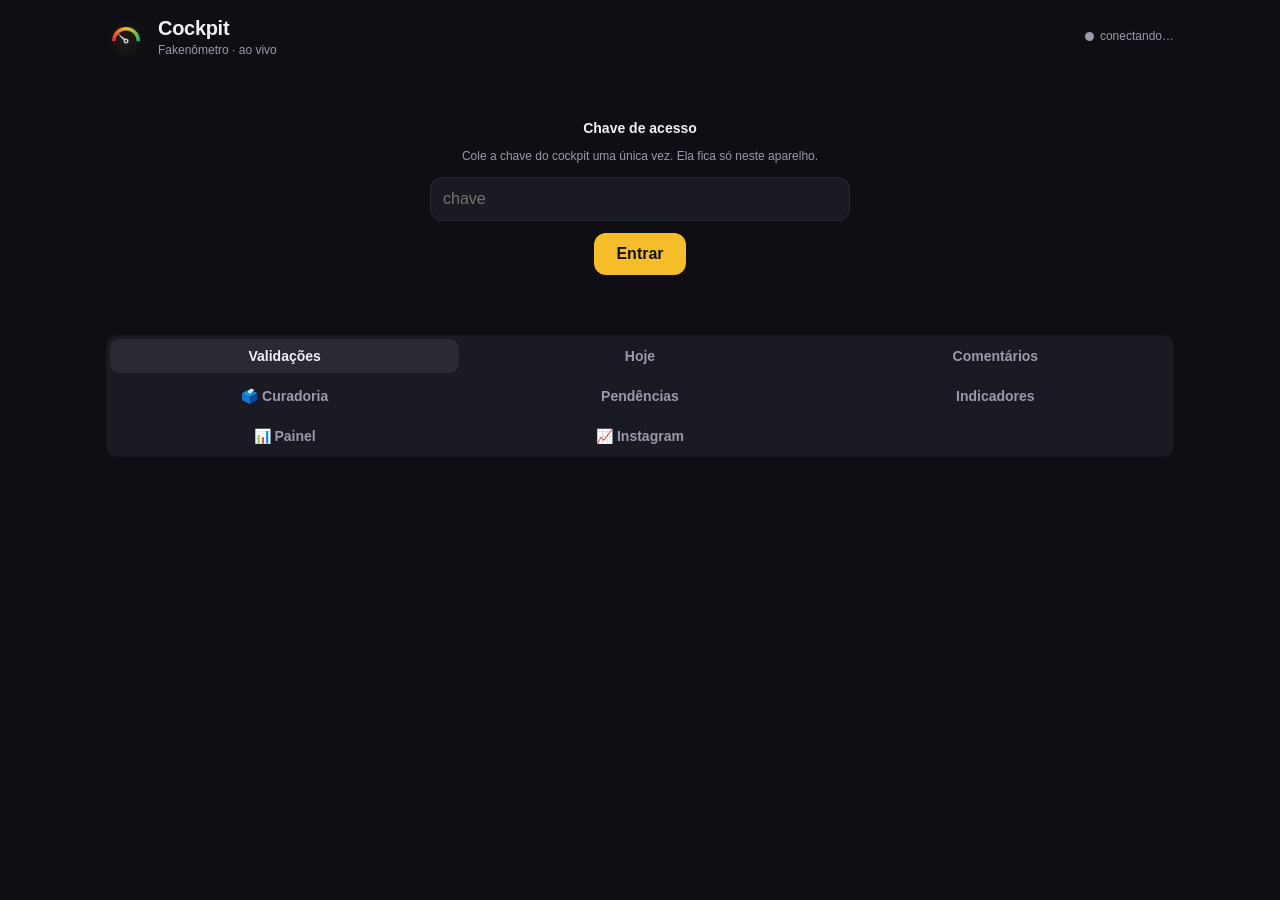
==== commit 2caa5f43: "Cockpit: Biblioteca com Stories/Reels/Carrossel centralizados; abre em Validacoes (Roberta, 23/11)" ====
--- a/cockpit/index.html
+++ b/cockpit/index.html
@@ -96,7 +96,7 @@
 pre.leg{white-space:pre-wrap;font:13px/1.45 -apple-system,sans-serif;background:var(--fundo);border-radius:10px;padding:10px;margin:10px 0 0;max-height:220px;overflow:auto}
 .aviso{font-size:12px;color:var(--apagado);margin-top:8px}
 .toast{position:fixed;left:50%;bottom:calc(24px + env(safe-area-inset-bottom));transform:translateX(-50%);background:#fff;color:#111;font-weight:700;padding:10px 16px;border-radius:24px;box-shadow:0 6px 24px rgba(0,0,0,.4);z-index:9;display:none}
-</style>
+#cur-view .filtros button{padding:8px 11px;font-size:13px}</style>
 </head>
 <body>
 <main>
@@ -113,7 +113,7 @@
   <button onclick="salvarChave()">Entrar</button>
 </section>
 
-<nav class="abas" id="abas" hidden><button onclick="aba('val')" id="t-val">Validações<span id="val-n"></span></button><button onclick="aba('resp')" id="t-resp">Hoje</button><button onclick="aba('com')" id="t-com">Comentários<span id="com-n"></span></button><button onclick="aba('cur')" id="t-cur">🗳️ Curadoria</button><button onclick="aba('pend')" id="t-pend">Pendências</button><button onclick="aba('ind')" id="t-ind">Indicadores</button><button class="ativa" onclick="aba('painel')" id="t-painel">📊 Painel</button><button onclick="aba('ig')" id="t-ig">📈 Instagram</button></nav>
+<nav class="abas" id="abas" hidden><button class="ativa" onclick="aba('val')" id="t-val">Validações<span id="val-n"></span></button><button onclick="aba('resp')" id="t-resp">Hoje</button><button onclick="aba('com')" id="t-com">Comentários<span id="com-n"></span></button><button onclick="aba('cur')" id="t-cur">🗳️ Curadoria</button><button onclick="aba('pend')" id="t-pend">Pendências</button><button onclick="aba('ind')" id="t-ind">Indicadores</button><button onclick="aba('painel')" id="t-painel">📊 Painel</button><button onclick="aba('ig')" id="t-ig">📈 Instagram</button></nav>
 <div id="com-view" hidden><div id="com"><div class="vazio">Carregando…</div></div></div>
 <div id="resp-view" hidden><div class="cartao" style="margin-bottom:12px"><div style="font-weight:800">Hoje</div><div class="sub">O que chegou e o que o robô respondeu no dia, por canal, sem os avisos automáticos. Toque num texto longo para ver inteiro. Só para consulta: nada aqui pede ação sua.</div><div class="acoes" style="margin-top:10px"><input id="resp-dia" type="date" onchange="carregarResp()" style="font:inherit;padding:8px;border-radius:8px;border:1px solid var(--linha);background:transparent;color:inherit"></div></div><div id="resp"><div class="vazio">Carregando…</div></div></div>
 <div id="ind-view" hidden><div class="filtros" style="display:flex;gap:6px;margin-bottom:12px"><button id="ind-b-op" class="b-feito" onclick="indQual('op')" style="flex:1">Operação · diário</button><button id="ind-b-inv" class="b-copiar" onclick="indQual('inv')" style="flex:1">Investidor · mensal</button></div><div id="ind"><div class="vazio">Carregando…</div></div></div>
@@ -139,7 +139,10 @@
 <div id="cur-view" hidden>
   <div id="licoes"></div>
   <div id="dia"></div>
-  <div class="filtros"><button class="ativa" id="f-pend" onclick="filtro('pendente')">Para postar</button><button id="f-pub" onclick="filtro('publicado_manual')">Já publicados</button><button id="f-pau" onclick="filtro('pautas')">Pautas</button><button id="f-bib" onclick="filtro('biblioteca')">Biblioteca</button></div>
+  <div class="filtros"><button class="ativa" id="f-pend" onclick="filtro('pendente')">Para postar</button><button id="f-pau" onclick="filtro('pautas')">Pautas</button><button id="f-pro" onclick="filtro('producao')">Produção</button><button id="f-bib" onclick="filtro('biblioteca')">Biblioteca</button></div>
+  <div id="producao-view" hidden><div class="cartao"><div style="font-weight:800">Produção</div><div class="sub">As ideias que você enviou em Pautas. A sessão Pautas ativa puxa daqui e marca "Em produção". Quando a peça fica pronta, ela sai desta lista e vai para a Biblioteca.</div></div><div id="producao"><div class="vazio">Carregando…</div></div></div>
+  <div id="biblioteca-view" hidden><div class="cartao"><div style="font-weight:800">Biblioteca</div><div class="sub">Conteúdos prontos que ainda não têm data para sair, em fila. Para escolher um quando faltar ideia. Só para ler: nada aqui publica. Antes de postar, confira a pauta e a data.</div></div><div id="biblioteca"><div class="vazio">Carregando…</div></div></div>
+  <div id="pautas-view" hidden><div class="cartao"><div style="font-weight:800">Pautas</div><div class="sub">Ideias de conteúdo. Enviar manda a ideia para a aba Produção, onde a sessão Pautas a puxa, e ela sai daqui. Descartar tira a ideia da lista.</div></div><div id="pautas"><div class="vazio">Carregando…</div></div></div>
   <div id="biblioteca-view" hidden><div class="cartao"><div style="font-weight:800">Biblioteca</div><div class="sub">Conteúdos prontos que ainda não têm data para sair, em fila. Para escolher um quando faltar ideia. Só para ler: nada aqui publica. Antes de postar, confira a pauta e a data.</div></div><div id="biblioteca"><div class="vazio">Carregando…</div></div></div>
   <div id="pautas-view" hidden><div class="cartao"><div style="font-weight:800">Banco de pautas</div><div class="sub">Todas as ideias de conteúdo, em um só lugar. Só para ler: nada aqui publica nem muda nada.</div></div><div id="pautas" class="cartao" style="margin-top:10px"><div class="vazio">Carregando…</div></div></div>
   <div class="sub" style="margin:6px 2px 10px">Poste de cima para baixo: a ordem alterna um post que favorece a direita, um que favorece a esquerda e um neutro ou sem prova.</div>
@@ -191,7 +194,8 @@
   document.getElementById("abas").hidden = false;
   atualizar(); setInterval(atualizar, CADA);
   if (location.hash.includes("coment=")) aba("com");
-  if (location.hash.includes("caso=")) aba("val");  // link do e-mail da fila (Roberta, 2/11)
+  else if (location.hash.includes("caso=")) aba("val");  // link do e-mail da fila (Roberta, 2/11)
+  else aba("val");  // abre sempre em Validações (Roberta, 23/11)
   document.addEventListener("visibilitychange", () => { if (!document.hidden) atualizar(); });
 }
 function salvarChave(){
@@ -408,21 +412,47 @@
   const nome = (prompt("Nome do quadro novo") || "").trim(); if (!nome) return;
   try{ await pedirPend("", new URLSearchParams({quadro: nome})); }catch(e){ toast("Não consegui criar"); }
 }
-function filtro(f){ filtroAtual = f; $("f-pend").classList.toggle("ativa", f === "pendente"); $("f-pub").classList.toggle("ativa", f === "publicado_manual"); $("f-pau").classList.toggle("ativa", f === "pautas"); $("f-bib").classList.toggle("ativa", f === "biblioteca"); $("biblioteca-view").hidden = f !== "biblioteca";
-  $("pautas-view").hidden = f !== "pautas"; { const x = f === "pautas" || f === "biblioteca", c = $("cands"); c.hidden = x; if (c.previousElementSibling) c.previousElementSibling.hidden = x; if (c.previousElementSibling && c.previousElementSibling.previousElementSibling) c.previousElementSibling.previousElementSibling.hidden = x; }
-  if (f === "pautas") carregarPautas(); else if (f === "biblioteca") carregarBiblioteca(); else desenharCur(); }
+function filtro(f){ filtroAtual = f; $("f-pend").classList.toggle("ativa", f === "pendente"); $("f-pau").classList.toggle("ativa", f === "pautas"); $("f-bib").classList.toggle("ativa", f === "biblioteca"); $("f-pro").classList.toggle("ativa", f === "producao"); $("producao-view").hidden = f !== "producao"; $("biblioteca-view").hidden = f !== "biblioteca";
+  $("pautas-view").hidden = f !== "pautas"; { const x = f === "pautas" || f === "biblioteca" || f === "producao", c = $("cands"); c.hidden = x; if (c.previousElementSibling) c.previousElementSibling.hidden = x; if (c.previousElementSibling && c.previousElementSibling.previousElementSibling) c.previousElementSibling.previousElementSibling.hidden = x; }
+  if (f === "pautas") carregarPautas(); else if (f === "biblioteca") carregarBiblioteca(); else if (f === "producao") carregarProducao(); else desenharCur(); }
+let bibDados = null, bibTipo = ler("bibTipo") || "Stories";
+function tipoPeca(c){ const f = (c.formato || "").toLowerCase(); return f.startsWith("reels") ? "Reels" : f.startsWith("carrossel") ? "Carrossel" : "Stories"; }
+function trocarBib(t){ bibTipo = t; gravar("bibTipo", t); desenharBiblioteca(); }
+function desenharBiblioteca(){
+  const d = bibDados, T = ["Stories", "Reels", "Carrossel"], todas = d.itens || [], L = todas.filter(c => tipoPeca(c) === bibTipo);
+  $("biblioteca").innerHTML = `<div class="filtros" style="margin:10px 0;justify-content:center">` + T.map(t => `<button class="${bibTipo === t ? "ativa" : ""}" onclick="trocarBib('${t}')">${t} (${todas.filter(c => tipoPeca(c) === t).length})</button>`).join("") + `</div>` +
+    `<div class="sub" style="margin:0 2px 8px">${L.length} em ${bibTipo} · lista de ${esc(d.atualizado || "")}</div>` + (d.aviso ? `<div class="sub" style="margin:0 2px 10px">${esc(d.aviso)}</div>` : "") +
+    (L.length ? L.map((c, i) => `<div class="cartao" style="margin-bottom:8px"><div style="font-weight:800">${i + 1}. ${esc(c.titulo)}</div><div class="sub">${esc(c.formato)}</div><div style="margin-top:6px;line-height:1.4">${esc(c.estado)}</div>${c.nota ? `<div class="sub" style="margin-top:4px">${esc(c.nota)}</div>` : ""}</div>`).join("") : '<div class="vazio">Nada aqui ainda.</div>');
+}
 async function carregarBiblioteca(){
-  try{ const r = await fetch(BASE + "/cockpit/biblioteca", {headers: H(), cache: "no-store"}); if (!r.ok) throw new Error(r.status);
-       const d = await r.json(), L = d.itens || [];
-       $("biblioteca").innerHTML = `<div class="sub" style="margin:8px 2px">${L.length} peças na fila · lista de ${esc(d.atualizado || "")}</div>` + (d.aviso ? `<div class="sub" style="margin:0 2px 10px">${esc(d.aviso)}</div>` : "") +
-         L.map((c, i) => `<div class="cartao" style="margin-bottom:8px"><div style="font-weight:800">${i + 1}. ${esc(c.titulo)}</div><div class="sub">${esc(c.formato)}</div><div style="margin-top:6px;line-height:1.4">${esc(c.estado)}</div>${c.nota ? `<div class="sub" style="margin-top:4px">${esc(c.nota)}</div>` : ""}</div>`).join(""); }
+  try{ const r = await fetch(BASE + "/cockpit/biblioteca", {headers: H(), cache: "no-store"}); if (!r.ok) throw new Error(r.status); bibDados = await r.json(); desenharBiblioteca(); }
   catch(e){ $("biblioteca").innerHTML = '<div class="vazio">Não consegui abrir a biblioteca.</div>'; }
 }
+
 async function carregarPautas(){
-  try{ const r = await fetch(BASE + "/cockpit/pautas", {headers: H(), cache: "no-store"}); if (!r.ok) throw new Error(r.status);
-       const d = await r.json(); $("pautas").innerHTML = `<div class="sub" style="margin-bottom:8px">Atualizado em ${esc(d.atualizado || "")}</div><div style="white-space:pre-wrap;line-height:1.45;font-size:14px">${esc(d.texto)}</div>`; }
-  catch(e){ $("pautas").innerHTML = '<div class="vazio">Não consegui abrir o banco de pautas.</div>'; }
-}
+  try{ const r = await fetch(BASE + "/cockpit/pautas", {headers: H(), cache: "no-store"}); if (!r.ok) throw new Error(r.status); desenharPautas(await r.json()); }
+  catch(e){ $("pautas").innerHTML = '<div class="vazio">Não consegui abrir as pautas.</div>'; }
+}
+function desenharPautas(d){
+  const L = d.itens || []; let sec = "";
+  $("pautas").innerHTML = `<div class="sub" style="margin:8px 2px">${L.length} ideias</div>` + (L.length ? L.map(c => {
+    const topo = c.secao !== sec ? `<div style="font-weight:800;margin:14px 2px 6px">${esc(c.secao)}</div>` : ""; sec = c.secao;
+    return topo + `<div class="cartao" style="margin-bottom:8px"><div style="line-height:1.4">${esc(c.titulo)}</div><div class="acoes" style="margin-top:8px"><button class="b-feito" onclick="acaoPauta('${c.id}','enviar')">Enviar</button><button class="b-copiar" onclick="acaoPauta('${c.id}','descartar')">Descartar</button></div></div>`;
+  }).join("") : '<div class="vazio">Nenhuma ideia na lista.</div>');
+}
+async function carregarProducao(){
+  try{ const r = await fetch(BASE + "/cockpit/producao", {headers: H(), cache: "no-store"}); if (!r.ok) throw new Error(r.status);
+       const L = (await r.json()).itens || [];
+       $("producao").innerHTML = `<div class="sub" style="margin:8px 2px">${L.length} na fila</div>` + (L.length ? L.map(c => `<div class="cartao" style="margin-bottom:8px"><div style="line-height:1.4">${esc(c.titulo)}</div><div class="sub" style="margin-top:6px"><b style="color:var(--texto)">${esc(c.fase_texto)}</b>${c.nota ? " · " + esc(c.nota) : ""}</div></div>`).join("") : '<div class="vazio">Nada na produção agora. O que você enviar em Pautas aparece aqui.</div>'); }
+  catch(e){ $("producao").innerHTML = '<div class="vazio">Não consegui abrir a produção.</div>'; }
+}
+async function acaoPauta(id, acao){
+  if (acao === "descartar" && !confirm("Descartar esta ideia?")) return;
+  try{ const r = await fetch(`${BASE}/cockpit/pautas/${id}/${acao}`, {method: "POST", headers: H()}); if (!r.ok) throw new Error(r.status);
+       desenharPautas(await r.json()); toast(acao === "enviar" ? "Enviada para Produção" : "Descartada"); }
+  catch(e){ toast("Não consegui. Tente de novo"); }
+}
+
 // ---------- Do dia: a grade de 6 posts (às 7h) ----------
 let pacote = {}, diaBlobs = {}, desloc = 0;
 function dataDia(k){ return new Date(Date.now() + k * 864e5).toLocaleDateString("en-CA", {timeZone: "America/Sao_Paulo"}); }
@@ -740,7 +770,6 @@
 function desenharCur(){
   const lista = candidatos.filter(c => c.status === filtroAtual);
   $("f-pend").textContent = `Para postar (${candidatos.filter(c => c.status === "pendente").length})`;
-  $("f-pub").textContent = `Já publicados (${candidatos.filter(c => c.status === "publicado_manual").length})`;
   if (!lista.length){ $("cands").innerHTML = '<div class="vazio">Nada aqui.</div>'; return; }
   $("cands").innerHTML = lista.map(c => {
     const [bg, fg] = corRotulo(c.rotulo), aberto = abertos[c.id];
